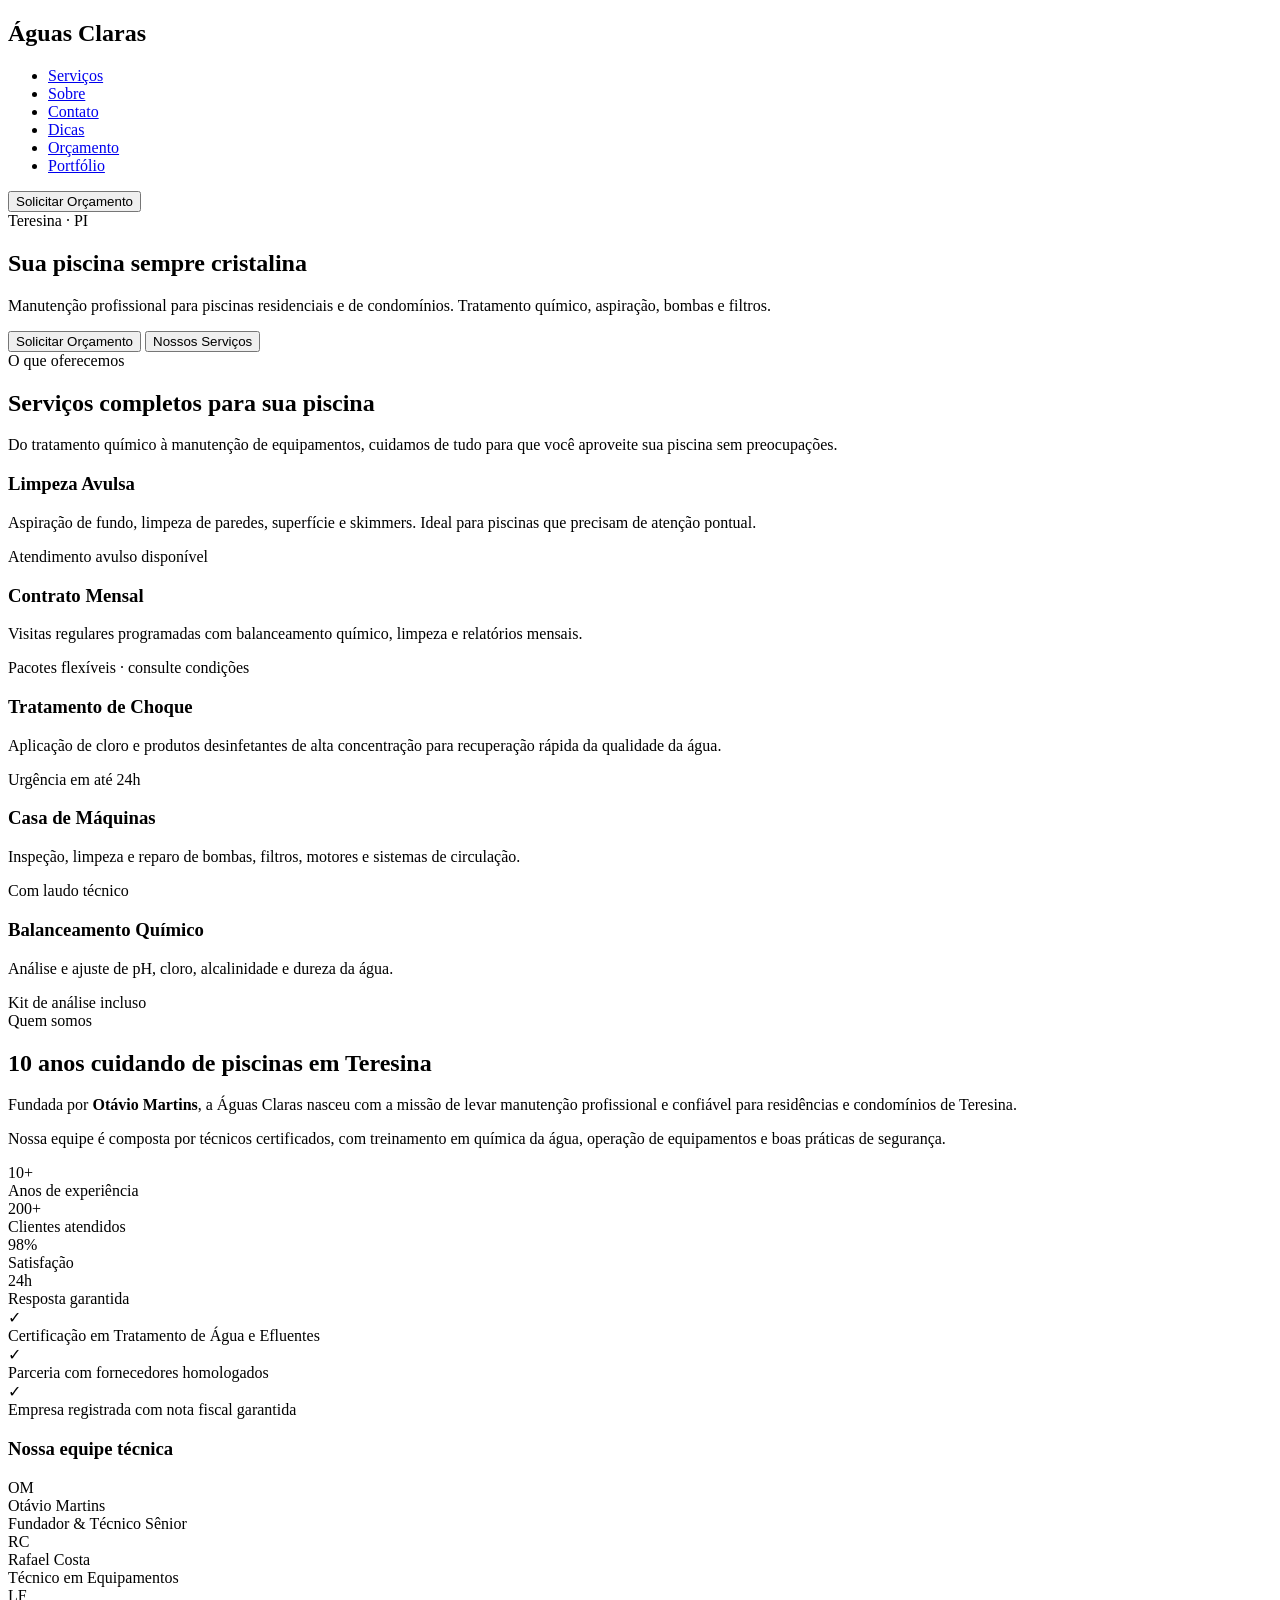
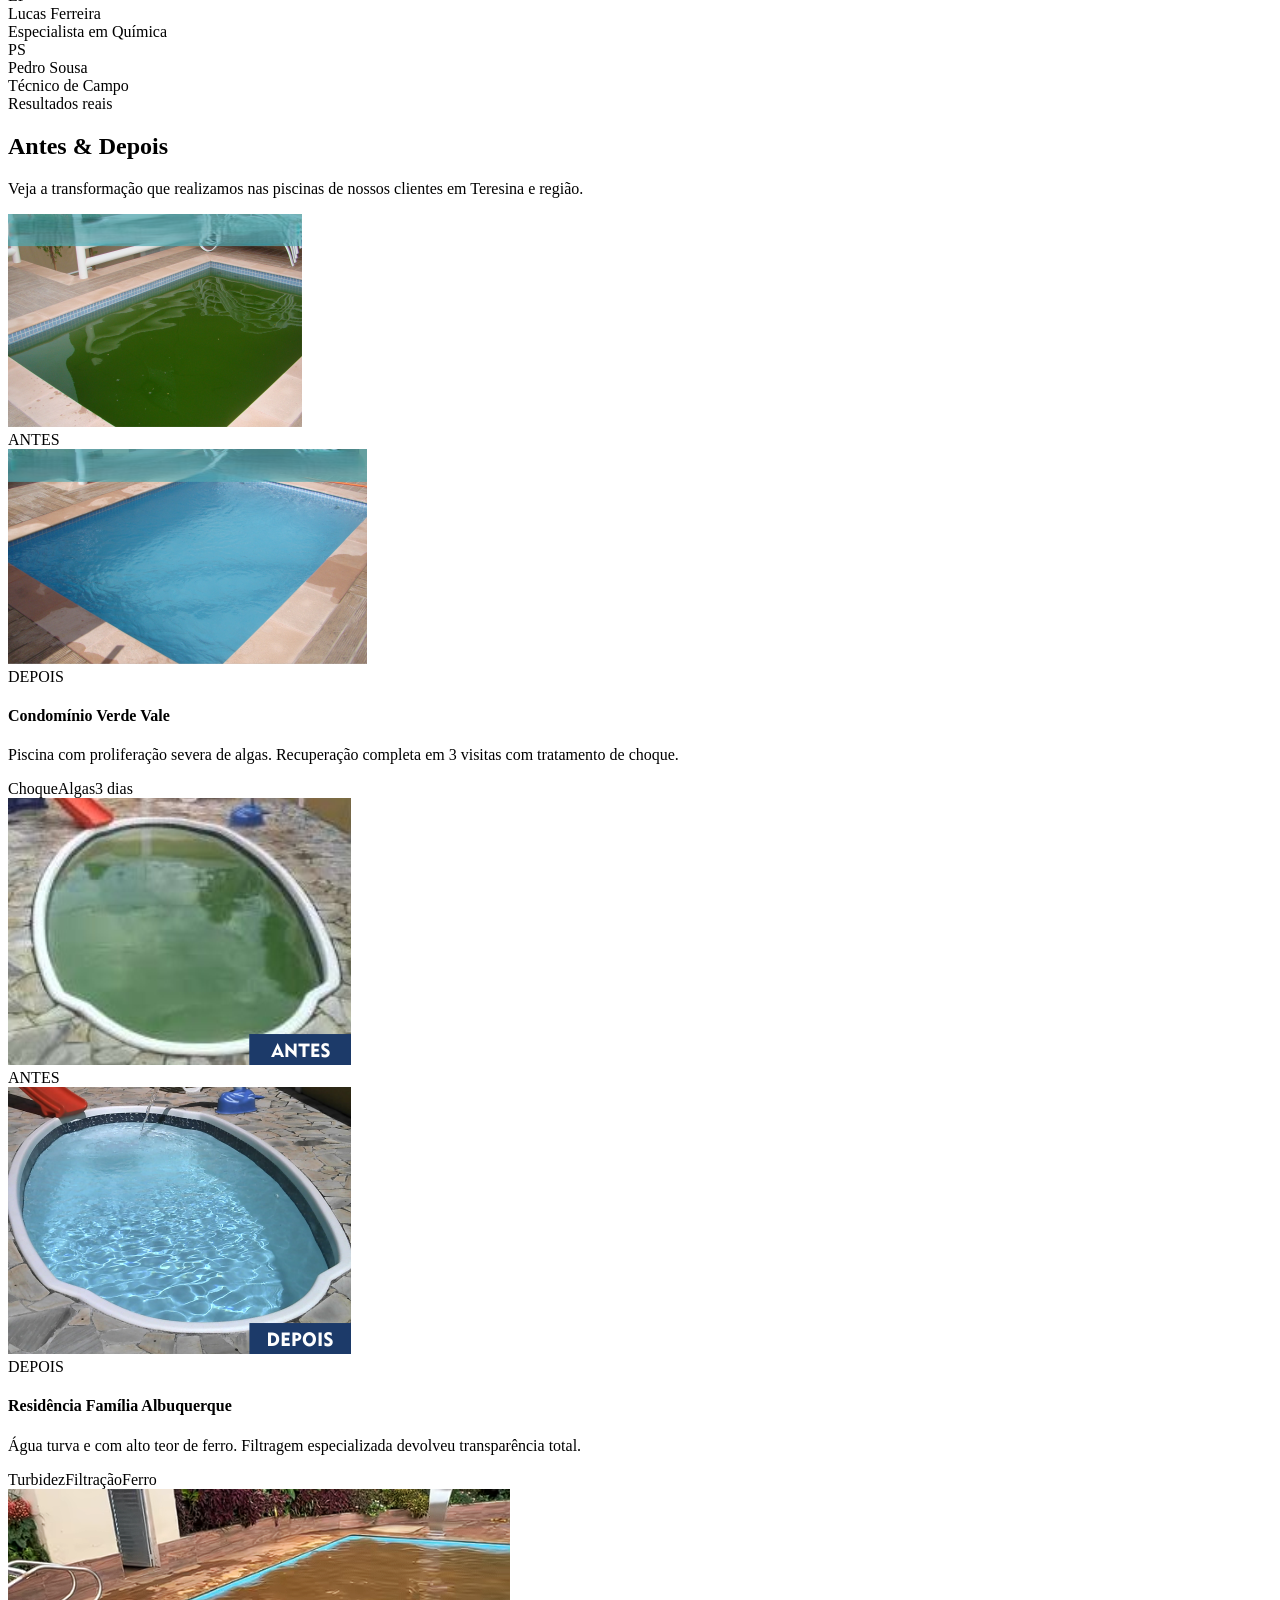
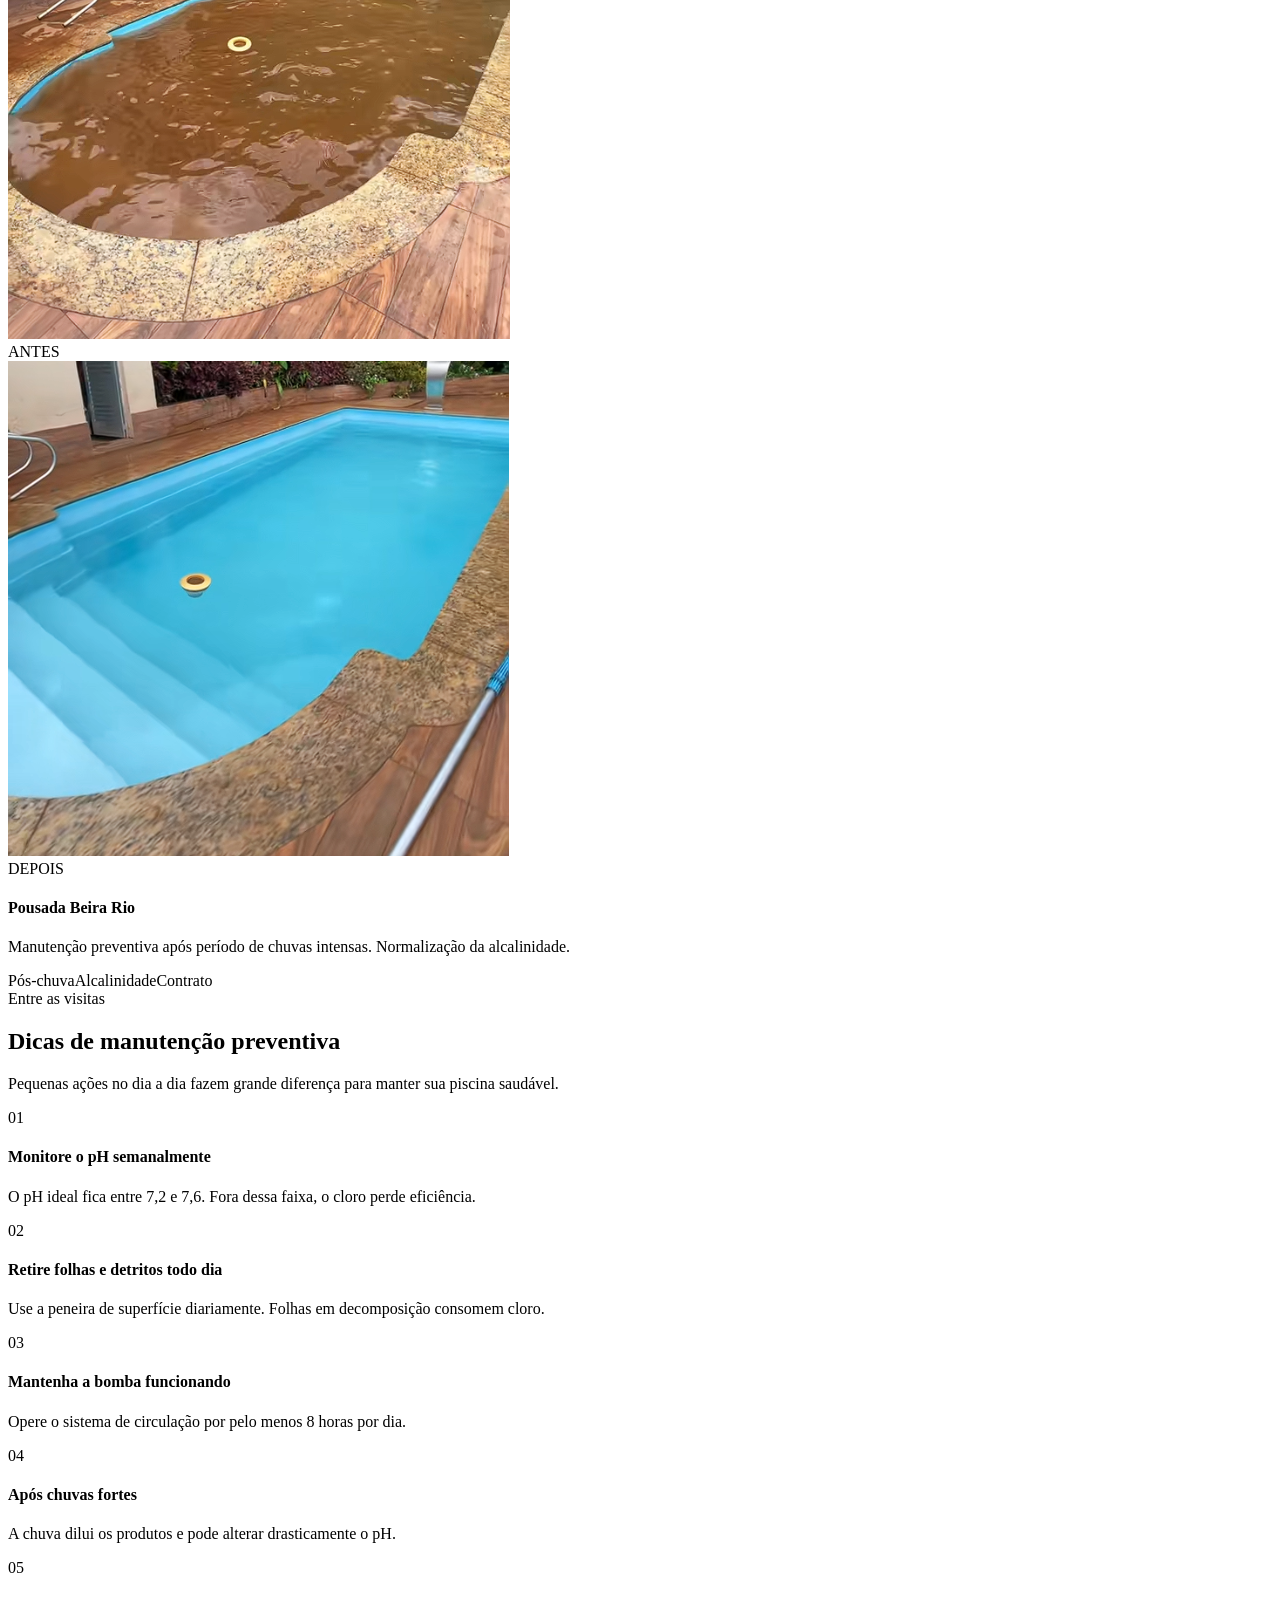
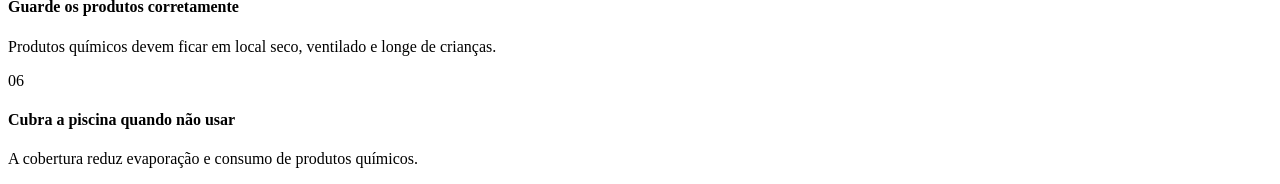
==== index.html @ 8ccd3bdd "Add Dicas de manutenção" ====
<!DOCTYPE html>
<html lang="pt-BR">
  <head>
    <meta charset="UTF-8">
    <title>Águas Claras - Manutenção de Piscinas</title>
    <link rel="stylesheet" href="styles.css">
  </head>
  <body>
    <nav>
      <div class="nav-inner">
        <div class="nav-logo">
          <div class="drop"></div>
          <h1>Águas Claras</h1>
        </div>
        <ul class="nav-links">
          <li><a href="#servicos">Serviços</a></li>
          <li><a href="#sobre">Sobre</a></li>
          <li><a href="#contato">Contato</a></li>
          <li><a href="#dicas">Dicas</a></li>
          <li><a href="#orcamento">Orçamento</a></li>
          <li><a href="#portfolio">Portfólio</a></li>
        </ul>
        <button class="nav-cta" onclick="document.getElementById('orcamento').scrollIntoView({behavior:'smooth'})">Solicitar Orçamento</button>
      </div>
    </nav>

    <section class="hero" id="inicio">
      <div class="hero-inner">
        <div class="hero-text">
          <div class="section-tag white">Teresina · PI</div>
          <h1>Sua piscina sempre cristalina</h1>
          <p>Manutenção profissional para piscinas residenciais e de condomínios. Tratamento químico, aspiração, bombas e filtros.</p>
          <div class="hero-btns">
            <button class="btn-primary" onclick="document.getElementById('orcamento').scrollIntoView({behavior:'smooth'})">Solicitar Orçamento</button>
            <button class="btn-outline" onclick="document.getElementById('servicos').scrollIntoView({behavior:'smooth'})">Nossos Serviços</button>
          </div>
        </div>
    </section>

    <section class="servicos" id="servicos">
      <div class="container">
        <div class="section-tag">O que oferecemos</div>
        <h2 class="section-title">Serviços completos para sua piscina</h2>
        <p class="section-sub">Do tratamento químico à manutenção de equipamentos, cuidamos de tudo para que você aproveite sua piscina sem preocupações.</p>
        <div class="servicos-grid">

          <div class="serv-card">
            <h3>Limpeza Avulsa</h3>
            <p>Aspiração de fundo, limpeza de paredes, superfície e skimmers. Ideal para piscinas que precisam de atenção pontual.</p>
            <div class="serv-preco">Atendimento avulso disponível</div>
          </div>

          <div class="serv-card">
            <h3>Contrato Mensal</h3>
            <p>Visitas regulares programadas com balanceamento químico, limpeza e relatórios mensais.</p>
            <div class="serv-preco">Pacotes flexíveis · consulte condições</div>
          </div>

          <div class="serv-card">
            <h3>Tratamento de Choque</h3>
            <p>Aplicação de cloro e produtos desinfetantes de alta concentração para recuperação rápida da qualidade da água.</p>
            <div class="serv-preco">Urgência em até 24h</div>
          </div>

          <div class="serv-card">
            <h3>Casa de Máquinas</h3>
            <p>Inspeção, limpeza e reparo de bombas, filtros, motores e sistemas de circulação.</p>
            <div class="serv-preco">Com laudo técnico</div>
          </div>

          <div class="serv-card">
            <h3>Balanceamento Químico</h3>
            <p>Análise e ajuste de pH, cloro, alcalinidade e dureza da água.</p>
            <div class="serv-preco">Kit de análise incluso</div>
         </div>
        </div>
      </div>
    </section>
    <section id="sobre">
      <div class="container">
        <div class="section-tag">Quem somos</div>
        <div class="sobre-grid">
          <div>
            <h2 class="section-title">10 anos cuidando de piscinas em Teresina</h2>
            <p class="sobre-text">Fundada por <strong>Otávio Martins</strong>, a Águas Claras nasceu com a missão de levar manutenção profissional e confiável para residências e condomínios de Teresina.</p>
            <p class="sobre-text">Nossa equipe é composta por técnicos certificados, com treinamento em química da água, operação de equipamentos e boas práticas de segurança.</p>

            <div class="sobre-stats">
              <div class="stat-box"><div class="stat-num">10+</div><div class="stat-label">Anos de experiência</div></div>
              <div class="stat-box"><div class="stat-num">200+</div><div class="stat-label">Clientes atendidos</div></div>
              <div class="stat-box"><div class="stat-num">98%</div><div class="stat-label">Satisfação</div></div>
              <div class="stat-box"><div class="stat-num">24h</div><div class="stat-label">Resposta garantida</div></div>
            </div>

            <div class="certs">
              <div class="cert-item"><div class="cert-badge">✓</div>Certificação em Tratamento de Água e Efluentes</div>
              <div class="cert-item"><div class="cert-badge">✓</div>Parceria com fornecedores homologados</div>
              <div class="cert-item"><div class="cert-badge">✓</div>Empresa registrada com nota fiscal garantida</div>
            </div>
          </div>

          <div>
            <h3 class="equipe-title">Nossa equipe técnica</h3>
        <div class="equipe-grid">
          <div class="eq-card"><div class="eq-avatar">OM</div><div class="eq-nome">Otávio Martins</div><div class="eq-cargo">Fundador & Técnico Sênior</div></div>
          <div class="eq-card"><div class="eq-avatar rc">RC</div><div class="eq-nome">Rafael Costa</div><div class="eq-cargo">Técnico em Equipamentos</div></div>
          <div class="eq-card"><div class="eq-avatar lf">LF</div><div class="eq-nome">Lucas Ferreira</div><div class="eq-cargo">Especialista em Química</div></div>
          <div class="eq-card"><div class="eq-avatar ps">PS</div><div class="eq-nome">Pedro Sousa</div><div class="eq-cargo">Técnico de Campo</div></div>
        </div>
      </div>
    </div>
  </div>
</section>
<section class="portfolio" id="portfolio">
  <div class="container">
    <div class="section-tag">Resultados reais</div>
    <h2 class="section-title">Antes & Depois</h2>
    <p class="section-sub">Veja a transformação que realizamos nas piscinas de nossos clientes em Teresina e região.</p>
    <div class="portfolio-grid">

      <div class="port-card">
        <div class="port-imgs">
          <div class="port-img antes"><img src="Img/Piscina 1 - Antes.png" alt="Antes"><div class="port-label">ANTES</div></div>
          <div class="port-img depois"><img src="Img/Piscina 1 - Depois.png" alt="Depois"><div class="port-label">DEPOIS</div></div>
        </div>
        <div class="port-info">
          <h4>Condomínio Verde Vale</h4>
          <p>Piscina com proliferação severa de algas. Recuperação completa em 3 visitas com tratamento de choque.</p>
          <div class="port-tags"><span class="tag">Choque</span><span class="tag">Algas</span><span class="tag">3 dias</span></div>
        </div>
      </div>

      <div class="port-card">
        <div class="port-imgs">
          <div class="port-img antes ferro"><img src="Img/Piscina 2 - Antes.png" alt="Antes"><div class="port-label">ANTES</div></div>
          <div class="port-img depois"><img src="Img/Piscina 2 - Depois.png" alt="Depois"><div class="port-label">DEPOIS</div></div>
        </div>
        <div class="port-info">
          <h4>Residência Família Albuquerque</h4>
          <p>Água turva e com alto teor de ferro. Filtragem especializada devolveu transparência total.</p>
          <div class="port-tags"><span class="tag">Turbidez</span><span class="tag">Filtração</span><span class="tag">Ferro</span></div>
        </div>
      </div>

      <div class="port-card">
        <div class="port-imgs">
          <div class="port-img antes chuva"><img src="Img/Piscina 3 - Antes.png" alt="Antes"><div class="port-label">ANTES</div></div>
          <div class="port-img depois"><img src="Img/Piscina 3 - Depois.png" alt="Depois"><div class="port-label">DEPOIS</div></div>
        </div>
        <div class="port-info">
          <h4>Pousada Beira Rio</h4>
          <p>Manutenção preventiva após período de chuvas intensas. Normalização da alcalinidade.</p>
          <div class="port-tags"><span class="tag">Pós-chuva</span><span class="tag">Alcalinidade</span><span class="tag">Contrato</span></div>
        </div>
      </div>
    </div>
  </div>
</section>
    <section id="dicas">
  <div class="container">
  <div class="section-tag">Entre as visitas</div>
  <h2 class="section-title">Dicas de manutenção preventiva</h2>
  <p class="section-sub">Pequenas ações no dia a dia fazem grande diferença para manter sua piscina saudável.</p>
  <div class="dicas-grid">

    <div class="dica-card">
    <div class="dica-num">01</div>
    <h4>Monitore o pH semanalmente</h4>
    <p>O pH ideal fica entre 7,2 e 7,6. Fora dessa faixa, o cloro perde eficiência.</p>
    </div>

    <div class="dica-card">
    <div class="dica-num">02</div>
    <h4>Retire folhas e detritos todo dia</h4>
    <p>Use a peneira de superfície diariamente. Folhas em decomposição consomem cloro.</p>
    </div>

    <div class="dica-card">
    <div class="dica-num">03</div>
    <h4>Mantenha a bomba funcionando</h4>
    <p>Opere o sistema de circulação por pelo menos 8 horas por dia.</p>
    </div>

    <div class="dica-card">
    <div class="dica-num">04</div>
    <h4>Após chuvas fortes</h4>
    <p>A chuva dilui os produtos e pode alterar drasticamente o pH.</p>
    </div>

    <div class="dica-card">
    <div class="dica-num">05</div>
    <h4>Guarde os produtos corretamente</h4>
    <p>Produtos químicos devem ficar em local seco, ventilado e longe de crianças.</p>
    </div>

    <div class="dica-card">
    <div class="dica-num">06</div>
    <h4>Cubra a piscina quando não usar</h4>
    <p>A cobertura reduz evaporação e consumo de produtos químicos.</p>
    </div>
    </div>
    </div>
  </body>
</html>
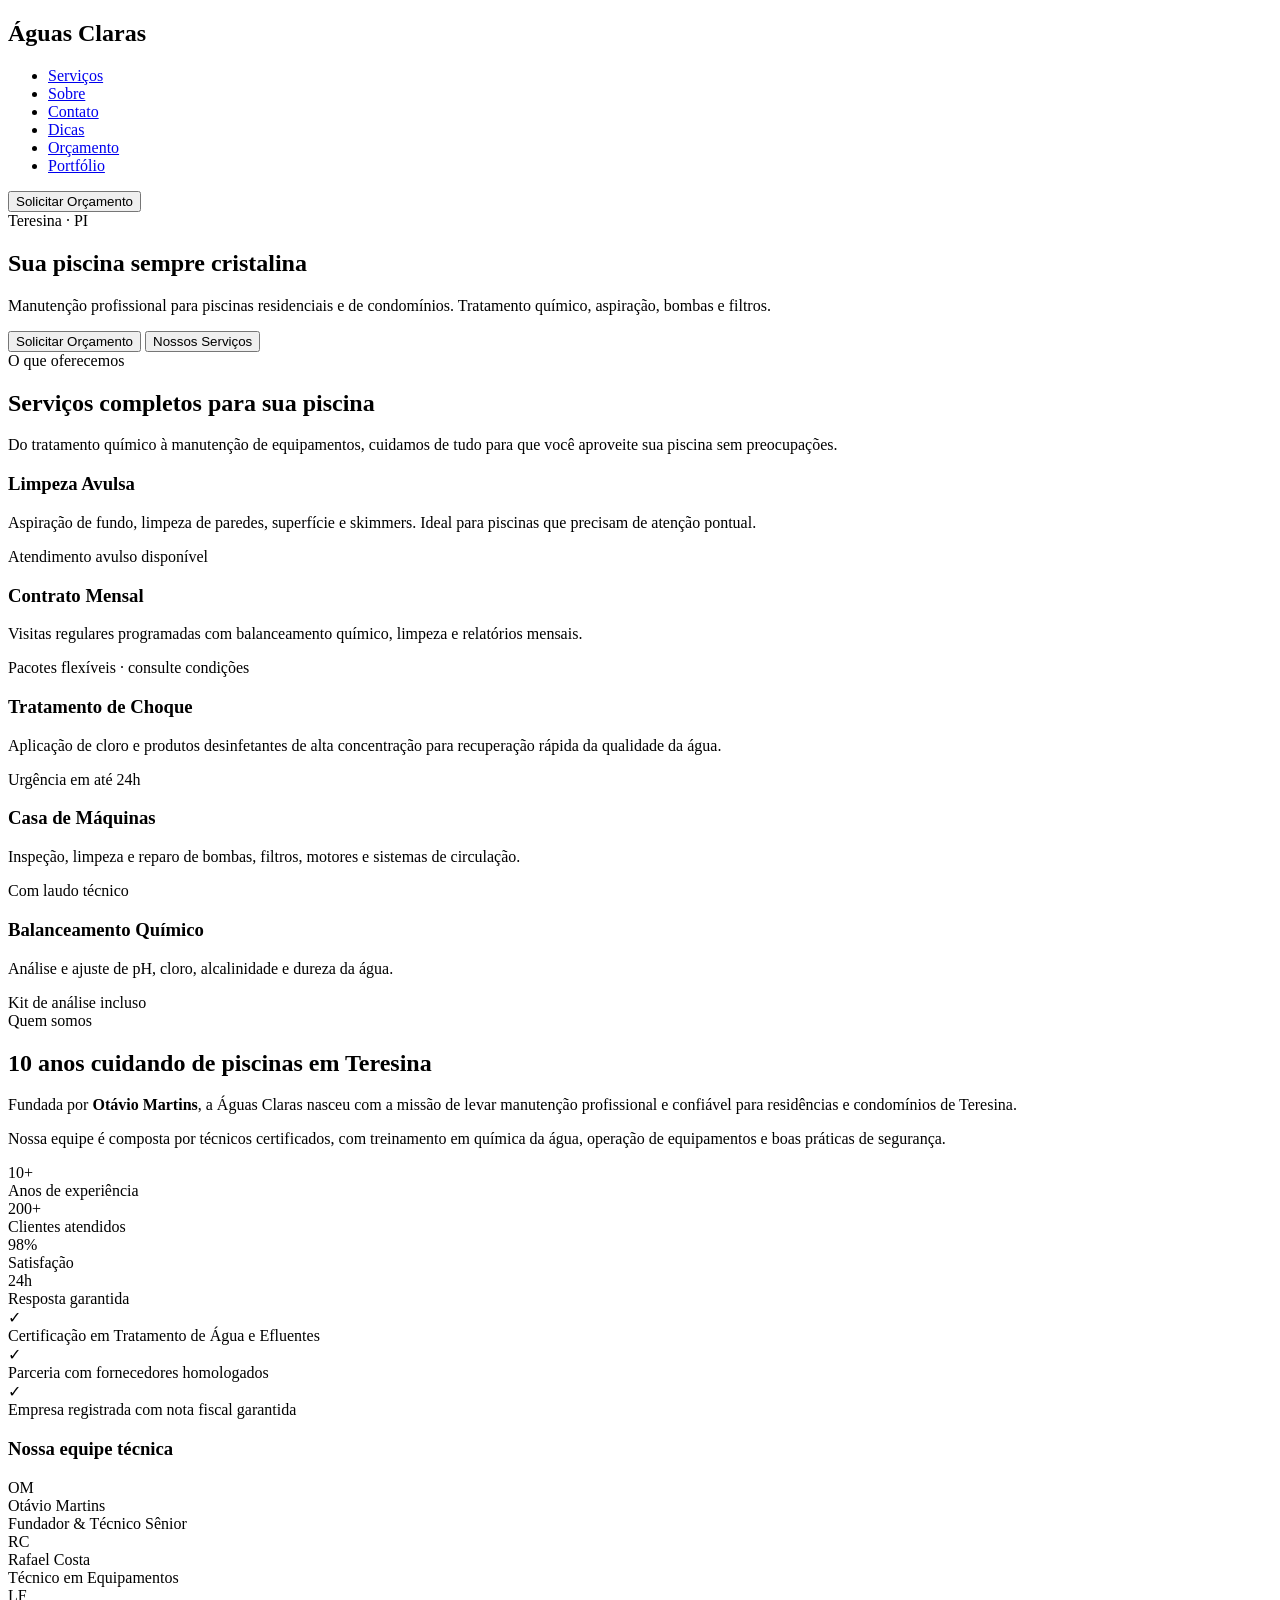
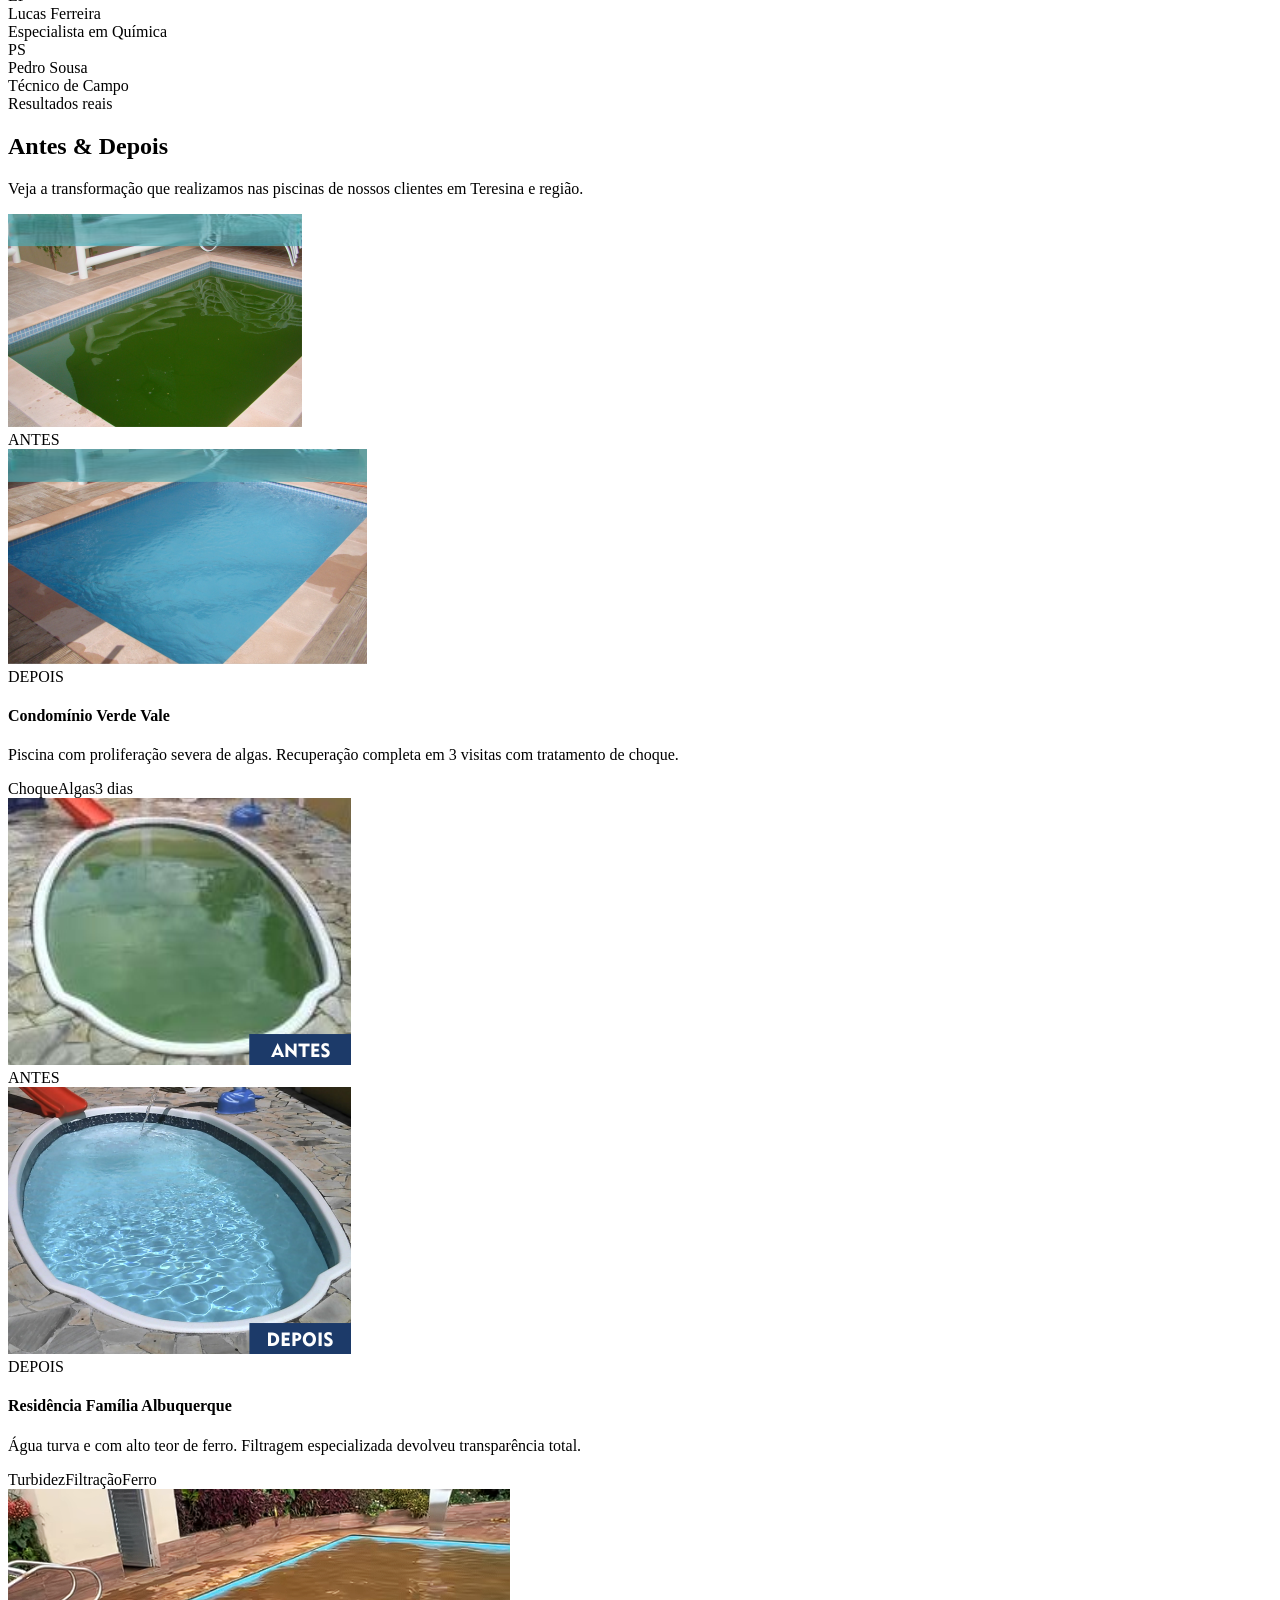
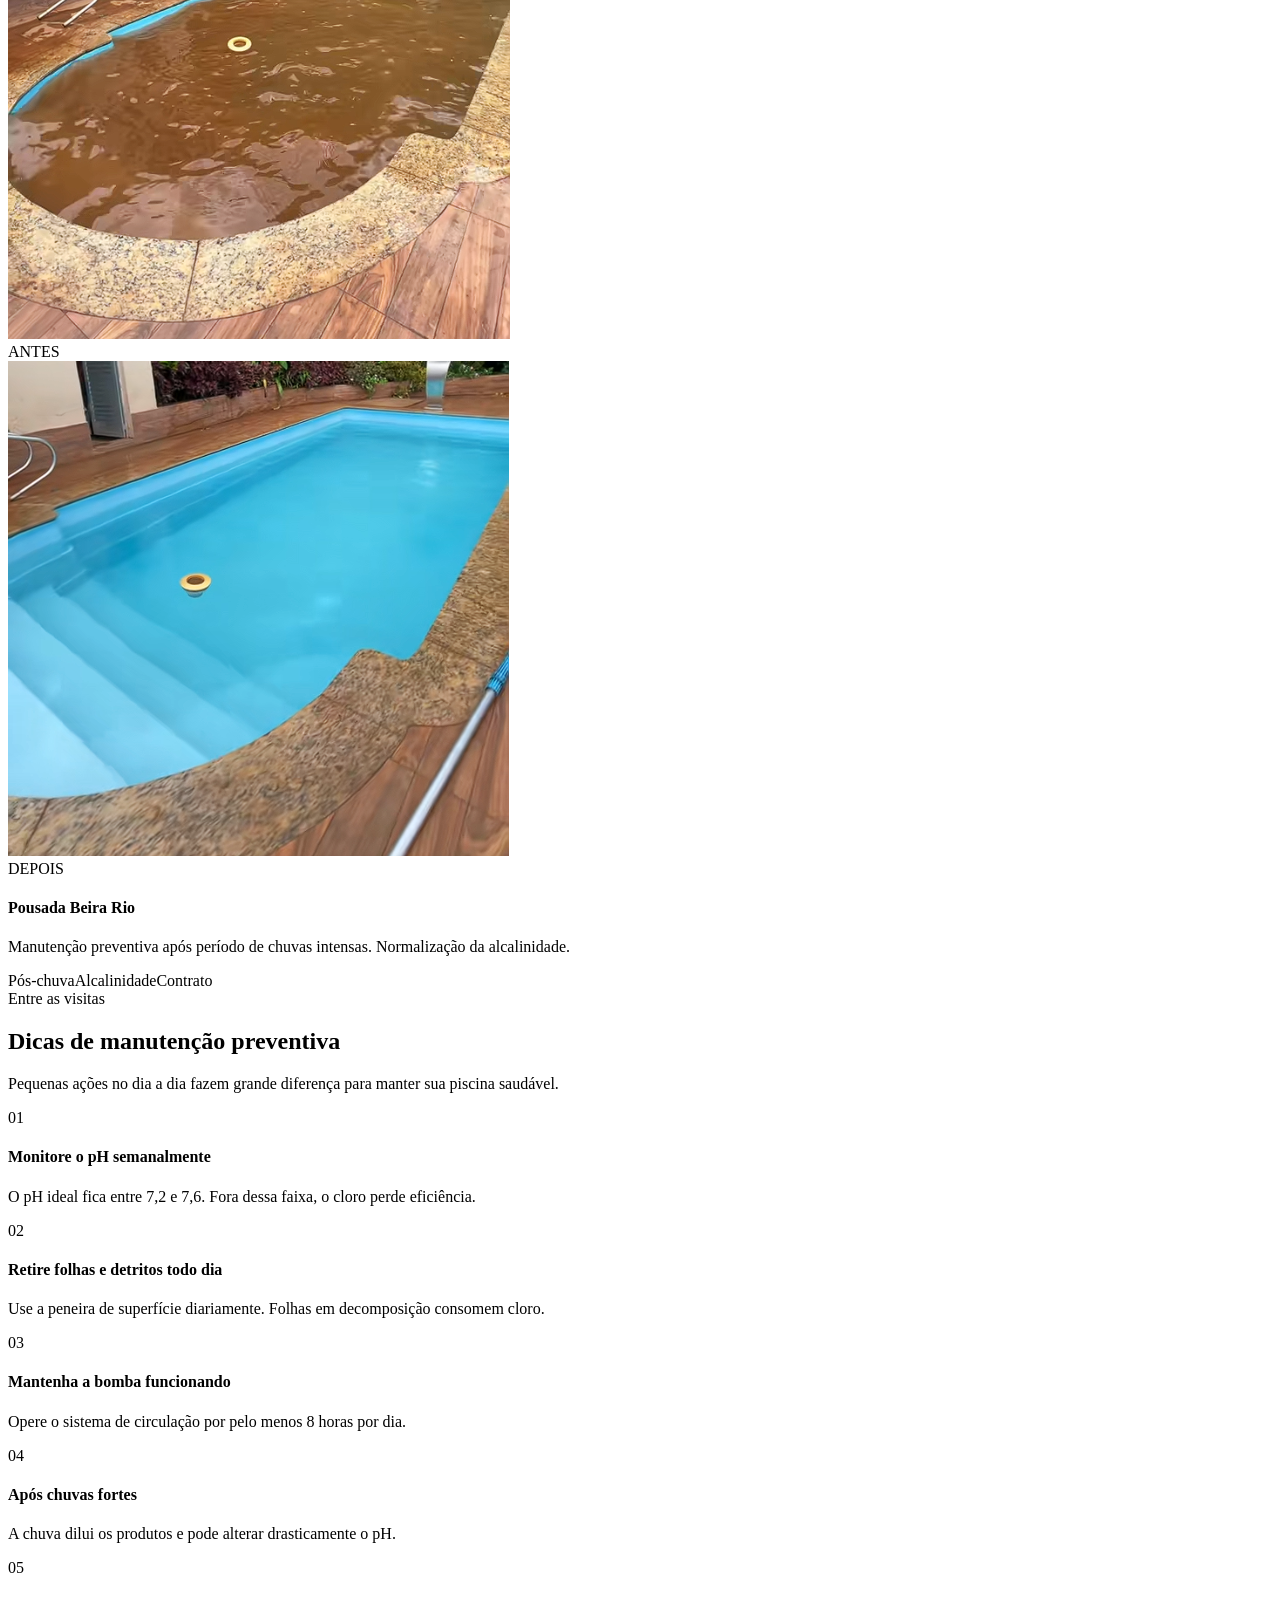
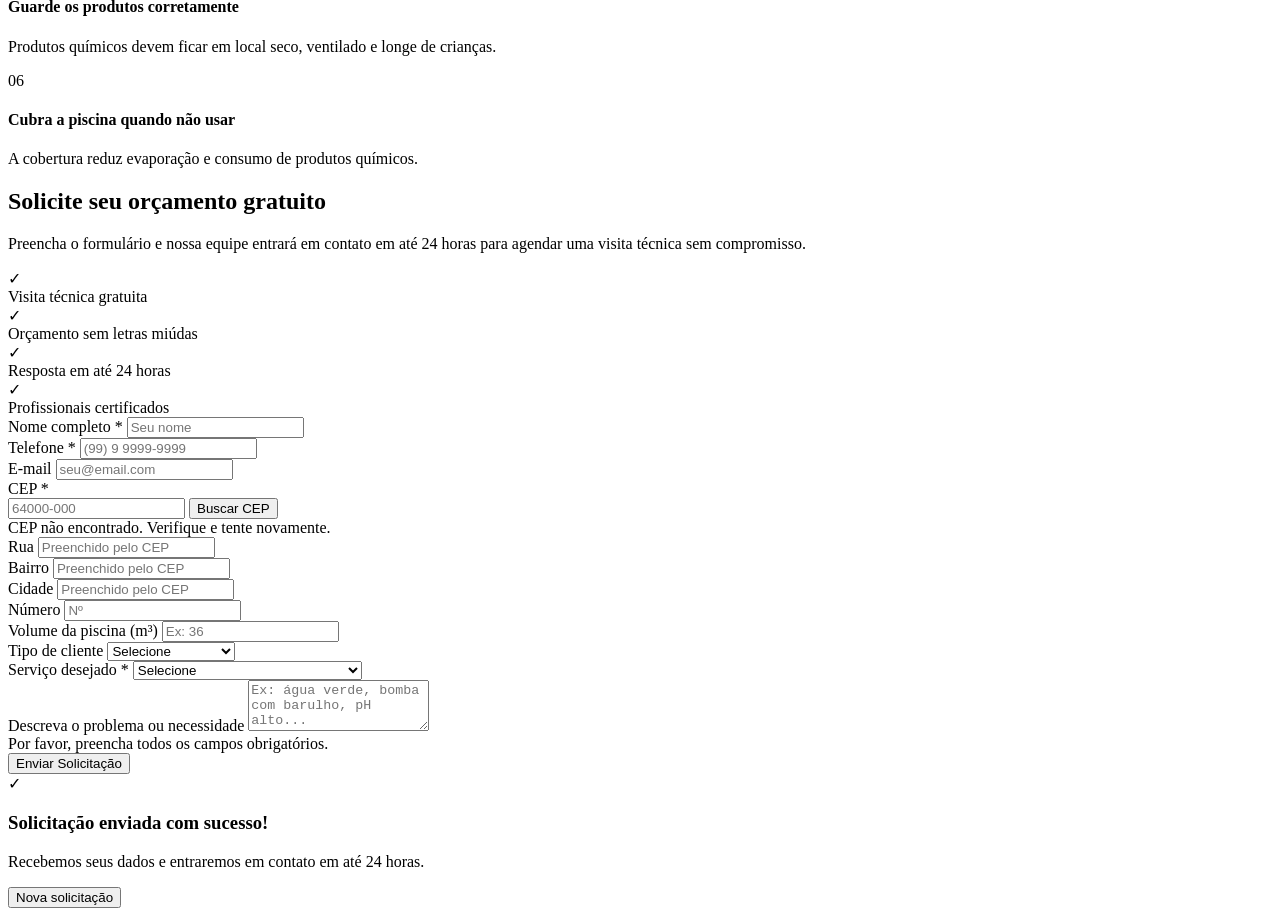
==== commit 4574cd21: "Melhora na organização do codigo e add da área de Orçamento /Serviços Atualizei a seção de serviços " ====
--- a/index.html
+++ b/index.html
@@ -35,6 +35,7 @@
             <button class="btn-outline" onclick="document.getElementById('servicos').scrollIntoView({behavior:'smooth'})">Nossos Serviços</button>
           </div>
         </div>
+      </div>
     </section>
 
     <section class="servicos" id="servicos">
@@ -43,39 +44,35 @@
         <h2 class="section-title">Serviços completos para sua piscina</h2>
         <p class="section-sub">Do tratamento químico à manutenção de equipamentos, cuidamos de tudo para que você aproveite sua piscina sem preocupações.</p>
         <div class="servicos-grid">
-
           <div class="serv-card">
             <h3>Limpeza Avulsa</h3>
             <p>Aspiração de fundo, limpeza de paredes, superfície e skimmers. Ideal para piscinas que precisam de atenção pontual.</p>
             <div class="serv-preco">Atendimento avulso disponível</div>
           </div>
-
           <div class="serv-card">
             <h3>Contrato Mensal</h3>
             <p>Visitas regulares programadas com balanceamento químico, limpeza e relatórios mensais.</p>
             <div class="serv-preco">Pacotes flexíveis · consulte condições</div>
           </div>
-
           <div class="serv-card">
             <h3>Tratamento de Choque</h3>
             <p>Aplicação de cloro e produtos desinfetantes de alta concentração para recuperação rápida da qualidade da água.</p>
             <div class="serv-preco">Urgência em até 24h</div>
           </div>
-
           <div class="serv-card">
             <h3>Casa de Máquinas</h3>
             <p>Inspeção, limpeza e reparo de bombas, filtros, motores e sistemas de circulação.</p>
             <div class="serv-preco">Com laudo técnico</div>
           </div>
-
           <div class="serv-card">
             <h3>Balanceamento Químico</h3>
             <p>Análise e ajuste de pH, cloro, alcalinidade e dureza da água.</p>
             <div class="serv-preco">Kit de análise incluso</div>
-         </div>
-        </div>
-      </div>
-    </section>
+          </div>
+        </div>
+      </div>
+    </section>
+
     <section id="sobre">
       <div class="container">
         <div class="section-tag">Quem somos</div>
@@ -84,121 +81,213 @@
             <h2 class="section-title">10 anos cuidando de piscinas em Teresina</h2>
             <p class="sobre-text">Fundada por <strong>Otávio Martins</strong>, a Águas Claras nasceu com a missão de levar manutenção profissional e confiável para residências e condomínios de Teresina.</p>
             <p class="sobre-text">Nossa equipe é composta por técnicos certificados, com treinamento em química da água, operação de equipamentos e boas práticas de segurança.</p>
-
             <div class="sobre-stats">
               <div class="stat-box"><div class="stat-num">10+</div><div class="stat-label">Anos de experiência</div></div>
               <div class="stat-box"><div class="stat-num">200+</div><div class="stat-label">Clientes atendidos</div></div>
               <div class="stat-box"><div class="stat-num">98%</div><div class="stat-label">Satisfação</div></div>
               <div class="stat-box"><div class="stat-num">24h</div><div class="stat-label">Resposta garantida</div></div>
             </div>
-
             <div class="certs">
               <div class="cert-item"><div class="cert-badge">✓</div>Certificação em Tratamento de Água e Efluentes</div>
               <div class="cert-item"><div class="cert-badge">✓</div>Parceria com fornecedores homologados</div>
               <div class="cert-item"><div class="cert-badge">✓</div>Empresa registrada com nota fiscal garantida</div>
             </div>
           </div>
-
           <div>
             <h3 class="equipe-title">Nossa equipe técnica</h3>
-        <div class="equipe-grid">
-          <div class="eq-card"><div class="eq-avatar">OM</div><div class="eq-nome">Otávio Martins</div><div class="eq-cargo">Fundador & Técnico Sênior</div></div>
-          <div class="eq-card"><div class="eq-avatar rc">RC</div><div class="eq-nome">Rafael Costa</div><div class="eq-cargo">Técnico em Equipamentos</div></div>
-          <div class="eq-card"><div class="eq-avatar lf">LF</div><div class="eq-nome">Lucas Ferreira</div><div class="eq-cargo">Especialista em Química</div></div>
-          <div class="eq-card"><div class="eq-avatar ps">PS</div><div class="eq-nome">Pedro Sousa</div><div class="eq-cargo">Técnico de Campo</div></div>
-        </div>
-      </div>
-    </div>
-  </div>
-</section>
-<section class="portfolio" id="portfolio">
-  <div class="container">
-    <div class="section-tag">Resultados reais</div>
-    <h2 class="section-title">Antes & Depois</h2>
-    <p class="section-sub">Veja a transformação que realizamos nas piscinas de nossos clientes em Teresina e região.</p>
-    <div class="portfolio-grid">
-
-      <div class="port-card">
-        <div class="port-imgs">
-          <div class="port-img antes"><img src="Img/Piscina 1 - Antes.png" alt="Antes"><div class="port-label">ANTES</div></div>
-          <div class="port-img depois"><img src="Img/Piscina 1 - Depois.png" alt="Depois"><div class="port-label">DEPOIS</div></div>
-        </div>
-        <div class="port-info">
-          <h4>Condomínio Verde Vale</h4>
-          <p>Piscina com proliferação severa de algas. Recuperação completa em 3 visitas com tratamento de choque.</p>
-          <div class="port-tags"><span class="tag">Choque</span><span class="tag">Algas</span><span class="tag">3 dias</span></div>
-        </div>
-      </div>
-
-      <div class="port-card">
-        <div class="port-imgs">
-          <div class="port-img antes ferro"><img src="Img/Piscina 2 - Antes.png" alt="Antes"><div class="port-label">ANTES</div></div>
-          <div class="port-img depois"><img src="Img/Piscina 2 - Depois.png" alt="Depois"><div class="port-label">DEPOIS</div></div>
-        </div>
-        <div class="port-info">
-          <h4>Residência Família Albuquerque</h4>
-          <p>Água turva e com alto teor de ferro. Filtragem especializada devolveu transparência total.</p>
-          <div class="port-tags"><span class="tag">Turbidez</span><span class="tag">Filtração</span><span class="tag">Ferro</span></div>
-        </div>
-      </div>
-
-      <div class="port-card">
-        <div class="port-imgs">
-          <div class="port-img antes chuva"><img src="Img/Piscina 3 - Antes.png" alt="Antes"><div class="port-label">ANTES</div></div>
-          <div class="port-img depois"><img src="Img/Piscina 3 - Depois.png" alt="Depois"><div class="port-label">DEPOIS</div></div>
-        </div>
-        <div class="port-info">
-          <h4>Pousada Beira Rio</h4>
-          <p>Manutenção preventiva após período de chuvas intensas. Normalização da alcalinidade.</p>
-          <div class="port-tags"><span class="tag">Pós-chuva</span><span class="tag">Alcalinidade</span><span class="tag">Contrato</span></div>
-        </div>
-      </div>
-    </div>
-  </div>
-</section>
+            <div class="equipe-grid">
+              <div class="eq-card"><div class="eq-avatar">OM</div><div class="eq-nome">Otávio Martins</div><div class="eq-cargo">Fundador & Técnico Sênior</div></div>
+              <div class="eq-card"><div class="eq-avatar rc">RC</div><div class="eq-nome">Rafael Costa</div><div class="eq-cargo">Técnico em Equipamentos</div></div>
+              <div class="eq-card"><div class="eq-avatar lf">LF</div><div class="eq-nome">Lucas Ferreira</div><div class="eq-cargo">Especialista em Química</div></div>
+              <div class="eq-card"><div class="eq-avatar ps">PS</div><div class="eq-nome">Pedro Sousa</div><div class="eq-cargo">Técnico de Campo</div></div>
+            </div>
+          </div>
+        </div>
+      </div>
+    </section>
+
+    <section class="portfolio" id="portfolio">
+      <div class="container">
+        <div class="section-tag">Resultados reais</div>
+        <h2 class="section-title">Antes & Depois</h2>
+        <p class="section-sub">Veja a transformação que realizamos nas piscinas de nossos clientes em Teresina e região.</p>
+        <div class="portfolio-grid">
+          <div class="port-card">
+            <div class="port-imgs">
+              <div class="port-img antes"><img src="Img/Piscina 1 - Antes.png" alt="Antes"><div class="port-label">ANTES</div></div>
+              <div class="port-img depois"><img src="Img/Piscina 1 - Depois.png" alt="Depois"><div class="port-label">DEPOIS</div></div>
+            </div>
+            <div class="port-info">
+              <h4>Condomínio Verde Vale</h4>
+              <p>Piscina com proliferação severa de algas. Recuperação completa em 3 visitas com tratamento de choque.</p>
+              <div class="port-tags"><span class="tag">Choque</span><span class="tag">Algas</span><span class="tag">3 dias</span></div>
+            </div>
+          </div>
+          <div class="port-card">
+            <div class="port-imgs">
+              <div class="port-img antes ferro"><img src="Img/Piscina 2 - Antes.png" alt="Antes"><div class="port-label">ANTES</div></div>
+              <div class="port-img depois"><img src="Img/Piscina 2 - Depois.png" alt="Depois"><div class="port-label">DEPOIS</div></div>
+            </div>
+            <div class="port-info">
+              <h4>Residência Família Albuquerque</h4>
+              <p>Água turva e com alto teor de ferro. Filtragem especializada devolveu transparência total.</p>
+              <div class="port-tags"><span class="tag">Turbidez</span><span class="tag">Filtração</span><span class="tag">Ferro</span></div>
+            </div>
+          </div>
+          <div class="port-card">
+            <div class="port-imgs">
+              <div class="port-img antes chuva"><img src="Img/Piscina 3 - Antes.png" alt="Antes"><div class="port-label">ANTES</div></div>
+              <div class="port-img depois"><img src="Img/Piscina 3 - Depois.png" alt="Depois"><div class="port-label">DEPOIS</div></div>
+            </div>
+            <div class="port-info">
+              <h4>Pousada Beira Rio</h4>
+              <p>Manutenção preventiva após período de chuvas intensas. Normalização da alcalinidade.</p>
+              <div class="port-tags"><span class="tag">Pós-chuva</span><span class="tag">Alcalinidade</span><span class="tag">Contrato</span></div>
+            </div>
+          </div>
+        </div>
+      </div>
+    </section>
+
     <section id="dicas">
-  <div class="container">
-  <div class="section-tag">Entre as visitas</div>
-  <h2 class="section-title">Dicas de manutenção preventiva</h2>
-  <p class="section-sub">Pequenas ações no dia a dia fazem grande diferença para manter sua piscina saudável.</p>
-  <div class="dicas-grid">
-
-    <div class="dica-card">
-    <div class="dica-num">01</div>
-    <h4>Monitore o pH semanalmente</h4>
-    <p>O pH ideal fica entre 7,2 e 7,6. Fora dessa faixa, o cloro perde eficiência.</p>
-    </div>
-
-    <div class="dica-card">
-    <div class="dica-num">02</div>
-    <h4>Retire folhas e detritos todo dia</h4>
-    <p>Use a peneira de superfície diariamente. Folhas em decomposição consomem cloro.</p>
-    </div>
-
-    <div class="dica-card">
-    <div class="dica-num">03</div>
-    <h4>Mantenha a bomba funcionando</h4>
-    <p>Opere o sistema de circulação por pelo menos 8 horas por dia.</p>
-    </div>
-
-    <div class="dica-card">
-    <div class="dica-num">04</div>
-    <h4>Após chuvas fortes</h4>
-    <p>A chuva dilui os produtos e pode alterar drasticamente o pH.</p>
-    </div>
-
-    <div class="dica-card">
-    <div class="dica-num">05</div>
-    <h4>Guarde os produtos corretamente</h4>
-    <p>Produtos químicos devem ficar em local seco, ventilado e longe de crianças.</p>
-    </div>
-
-    <div class="dica-card">
-    <div class="dica-num">06</div>
-    <h4>Cubra a piscina quando não usar</h4>
-    <p>A cobertura reduz evaporação e consumo de produtos químicos.</p>
-    </div>
-    </div>
-    </div>
+      <div class="container">
+        <div class="section-tag">Entre as visitas</div>
+        <h2 class="section-title">Dicas de manutenção preventiva</h2>
+        <p class="section-sub">Pequenas ações no dia a dia fazem grande diferença para manter sua piscina saudável.</p>
+        <div class="dicas-grid">
+          <div class="dica-card">
+            <div class="dica-num">01</div>
+            <h4>Monitore o pH semanalmente</h4>
+            <p>O pH ideal fica entre 7,2 e 7,6. Fora dessa faixa, o cloro perde eficiência.</p>
+          </div>
+          <div class="dica-card">
+            <div class="dica-num">02</div>
+            <h4>Retire folhas e detritos todo dia</h4>
+            <p>Use a peneira de superfície diariamente. Folhas em decomposição consomem cloro.</p>
+          </div>
+          <div class="dica-card">
+            <div class="dica-num">03</div>
+            <h4>Mantenha a bomba funcionando</h4>
+            <p>Opere o sistema de circulação por pelo menos 8 horas por dia.</p>
+          </div>
+          <div class="dica-card">
+            <div class="dica-num">04</div>
+            <h4>Após chuvas fortes</h4>
+            <p>A chuva dilui os produtos e pode alterar drasticamente o pH.</p>
+          </div>
+          <div class="dica-card">
+            <div class="dica-num">05</div>
+            <h4>Guarde os produtos corretamente</h4>
+            <p>Produtos químicos devem ficar em local seco, ventilado e longe de crianças.</p>
+          </div>
+          <div class="dica-card">
+            <div class="dica-num">06</div>
+            <h4>Cubra a piscina quando não usar</h4>
+            <p>A cobertura reduz evaporação e consumo de produtos químicos.</p>
+          </div>
+        </div>
+      </div>
+    </section>
+
+    <section class="orcamento" id="orcamento">
+      <div class="container">
+        <div class="orc-inner">
+          <div class="orc-info">
+            <h2>Solicite seu orçamento gratuito</h2>
+            <p>Preencha o formulário e nossa equipe entrará em contato em até 24 horas para agendar uma visita técnica sem compromisso.</p>
+            <div class="orc-beneficio"><div class="orc-check">✓</div>Visita técnica gratuita</div>
+            <div class="orc-beneficio"><div class="orc-check">✓</div>Orçamento sem letras miúdas</div>
+            <div class="orc-beneficio"><div class="orc-check">✓</div>Resposta em até 24 horas</div>
+            <div class="orc-beneficio"><div class="orc-check">✓</div>Profissionais certificados</div>
+          </div>
+          <div class="form-card">
+            <div id="form-conteudo">
+              <div class="form-row">
+                <div class="form-group">
+                  <label>Nome completo *</label>
+                  <input type="text" id="f-nome" placeholder="Seu nome">
+                </div>
+                <div class="form-group">
+                  <label>Telefone *</label>
+                  <input type="tel" id="f-tel" placeholder="(99) 9 9999-9999">
+                </div>
+              </div>
+              <div class="form-group">
+                <label>E-mail</label>
+                <input type="email" id="f-email" placeholder="seu@email.com">
+              </div>
+              <div class="form-group">
+                <label>CEP *</label>
+                <div class="cep-row">
+                  <input type="text" id="f-cep" placeholder="64000-000" maxlength="9">
+                  <button class="btn-cep" onclick="buscarCep()">Buscar CEP</button>
+                </div>
+                <div class="alert-box alert-error" id="cep-erro">CEP não encontrado. Verifique e tente novamente.</div>
+              </div>
+              <div class="form-row">
+                <div class="form-group">
+                  <label>Rua</label>
+                  <input type="text" id="f-rua" placeholder="Preenchido pelo CEP">
+                </div>
+                <div class="form-group">
+                  <label>Bairro</label>
+                  <input type="text" id="f-bairro" placeholder="Preenchido pelo CEP">
+                </div>
+              </div>
+              <div class="form-row">
+                <div class="form-group">
+                  <label>Cidade</label>
+                  <input type="text" id="f-cidade" placeholder="Preenchido pelo CEP">
+                </div>
+                <div class="form-group">
+                  <label>Número</label>
+                  <input type="text" id="f-num" placeholder="Nº">
+                </div>
+              </div>
+              <div class="form-row">
+                <div class="form-group">
+                  <label>Volume da piscina (m³)</label>
+                  <input type="number" id="f-volume" placeholder="Ex: 36">
+                </div>
+                <div class="form-group">
+                  <label>Tipo de cliente</label>
+                  <select id="f-tipo">
+                    <option value="">Selecione</option>
+                    <option>Residência</option>
+                    <option>Condomínio</option>
+                    <option>Hotel / Pousada</option>
+                    <option>Clube / Academia</option>
+                  </select>
+                </div>
+              </div>
+              <div class="form-group">
+                <label>Serviço desejado *</label>
+                <select id="f-servico">
+                  <option value="">Selecione</option>
+                  <option>Limpeza Avulsa</option>
+                  <option>Contrato Mensal</option>
+                  <option>Tratamento de Choque</option>
+                  <option>Manutenção de Casa de Máquinas</option>
+                  <option>Balanceamento Químico</option>
+                  <option>Avaliação Geral</option>
+                </select>
+              </div>
+              <div class="form-group">
+                <label>Descreva o problema ou necessidade</label>
+                <textarea id="f-msg" rows="3" placeholder="Ex: água verde, bomba com barulho, pH alto..."></textarea>
+              </div>
+              <div class="alert-box alert-error" id="form-erro">Por favor, preencha todos os campos obrigatórios.</div>
+              <button class="btn-submit" onclick="enviarForm()">Enviar Solicitação</button>
+            </div>
+            <div class="form-success" id="form-sucesso">
+              <div class="check-big">✓</div>
+              <h3>Solicitação enviada com sucesso!</h3>
+              <p>Recebemos seus dados e entraremos em contato em até 24 horas.</p>
+              <button class="btn-submit mt" onclick="novaReq()">Nova solicitação</button>
+            </div>
+          </div>
+        </div>
+      </div>
+    </section>
   </body>
 </html>
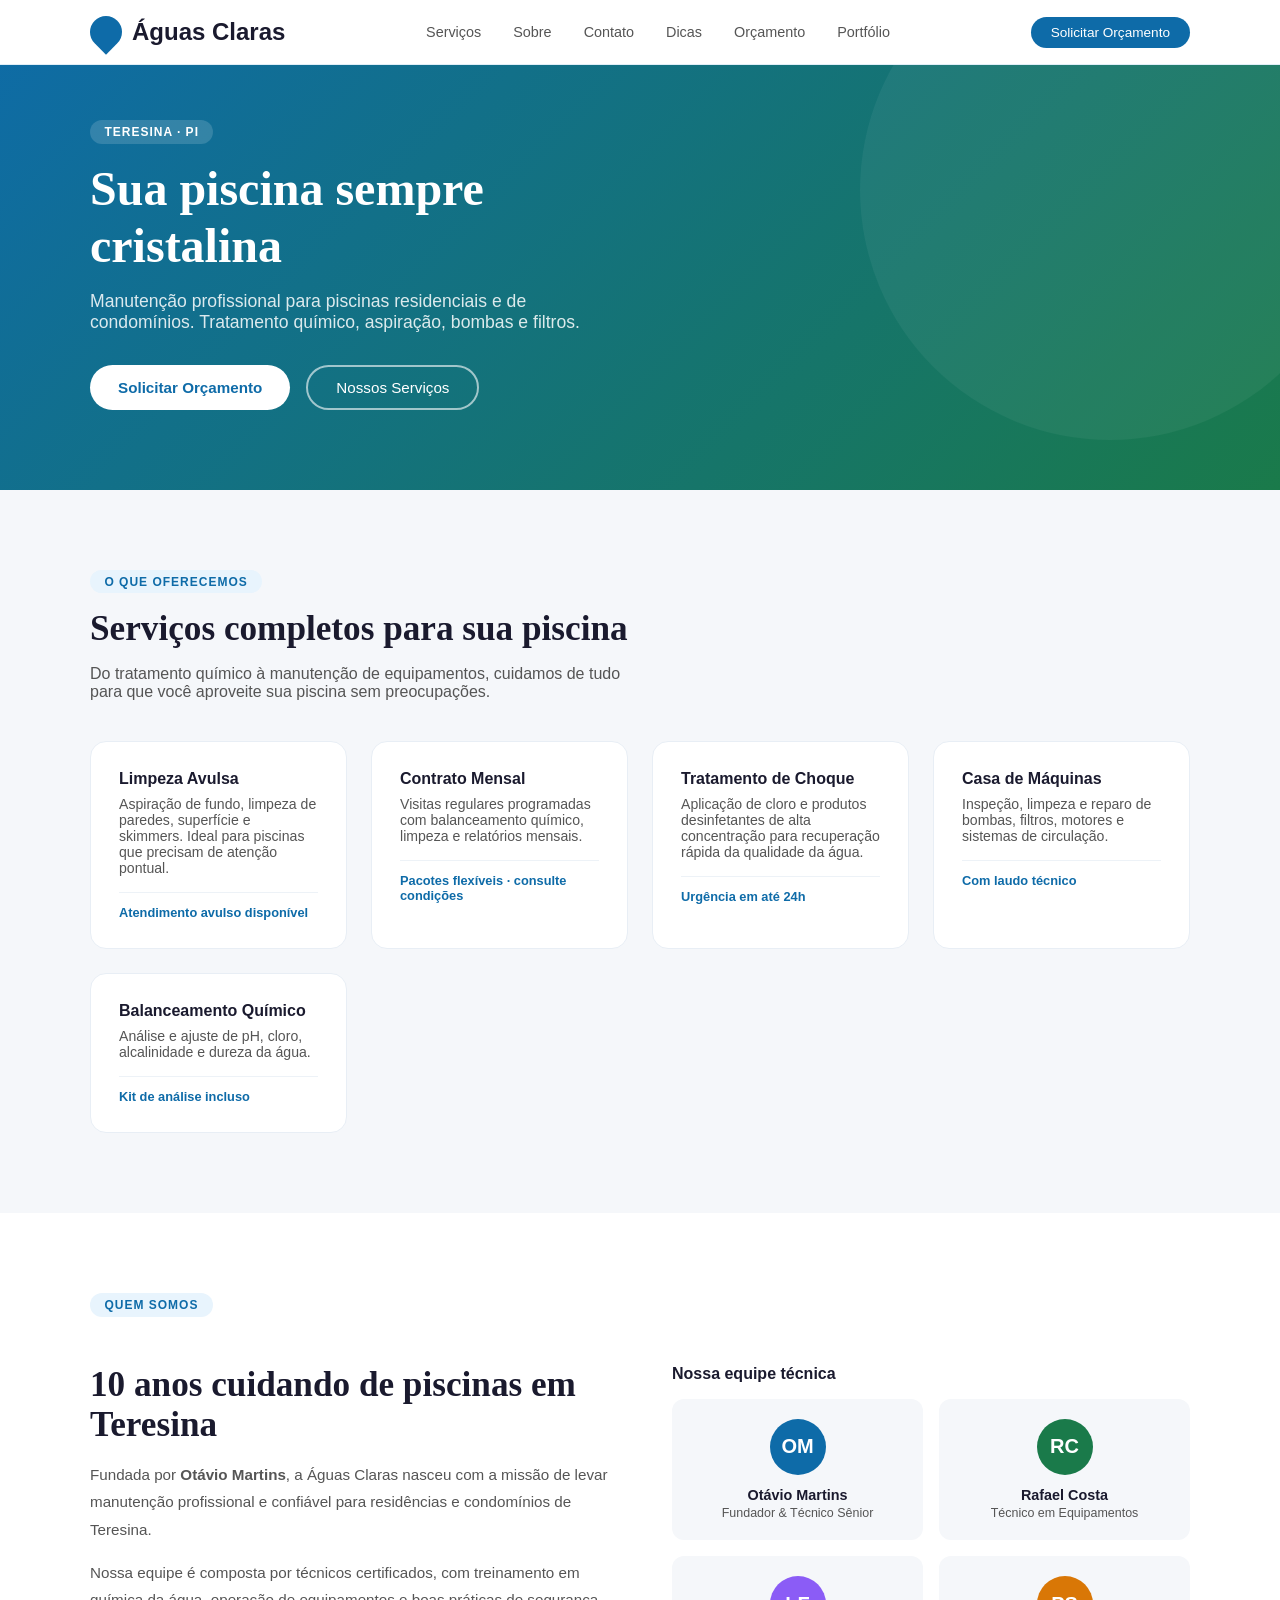
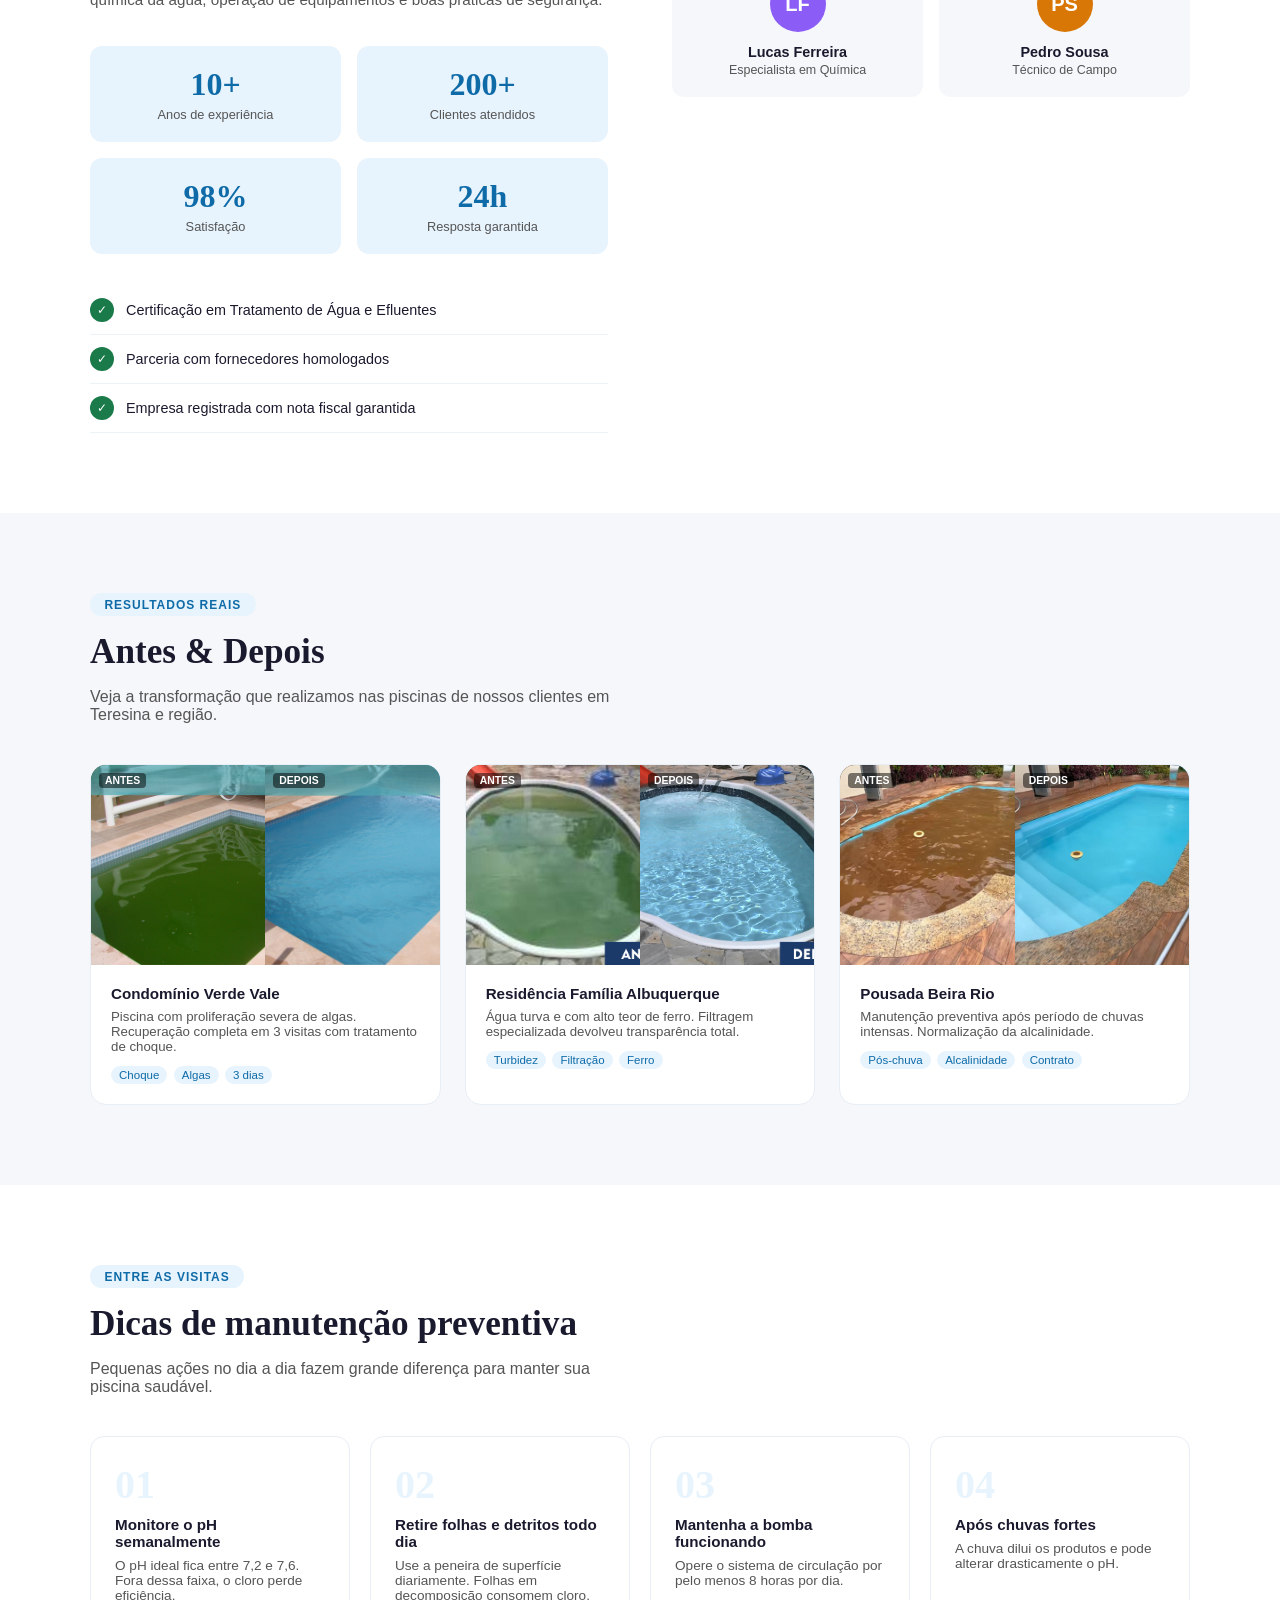
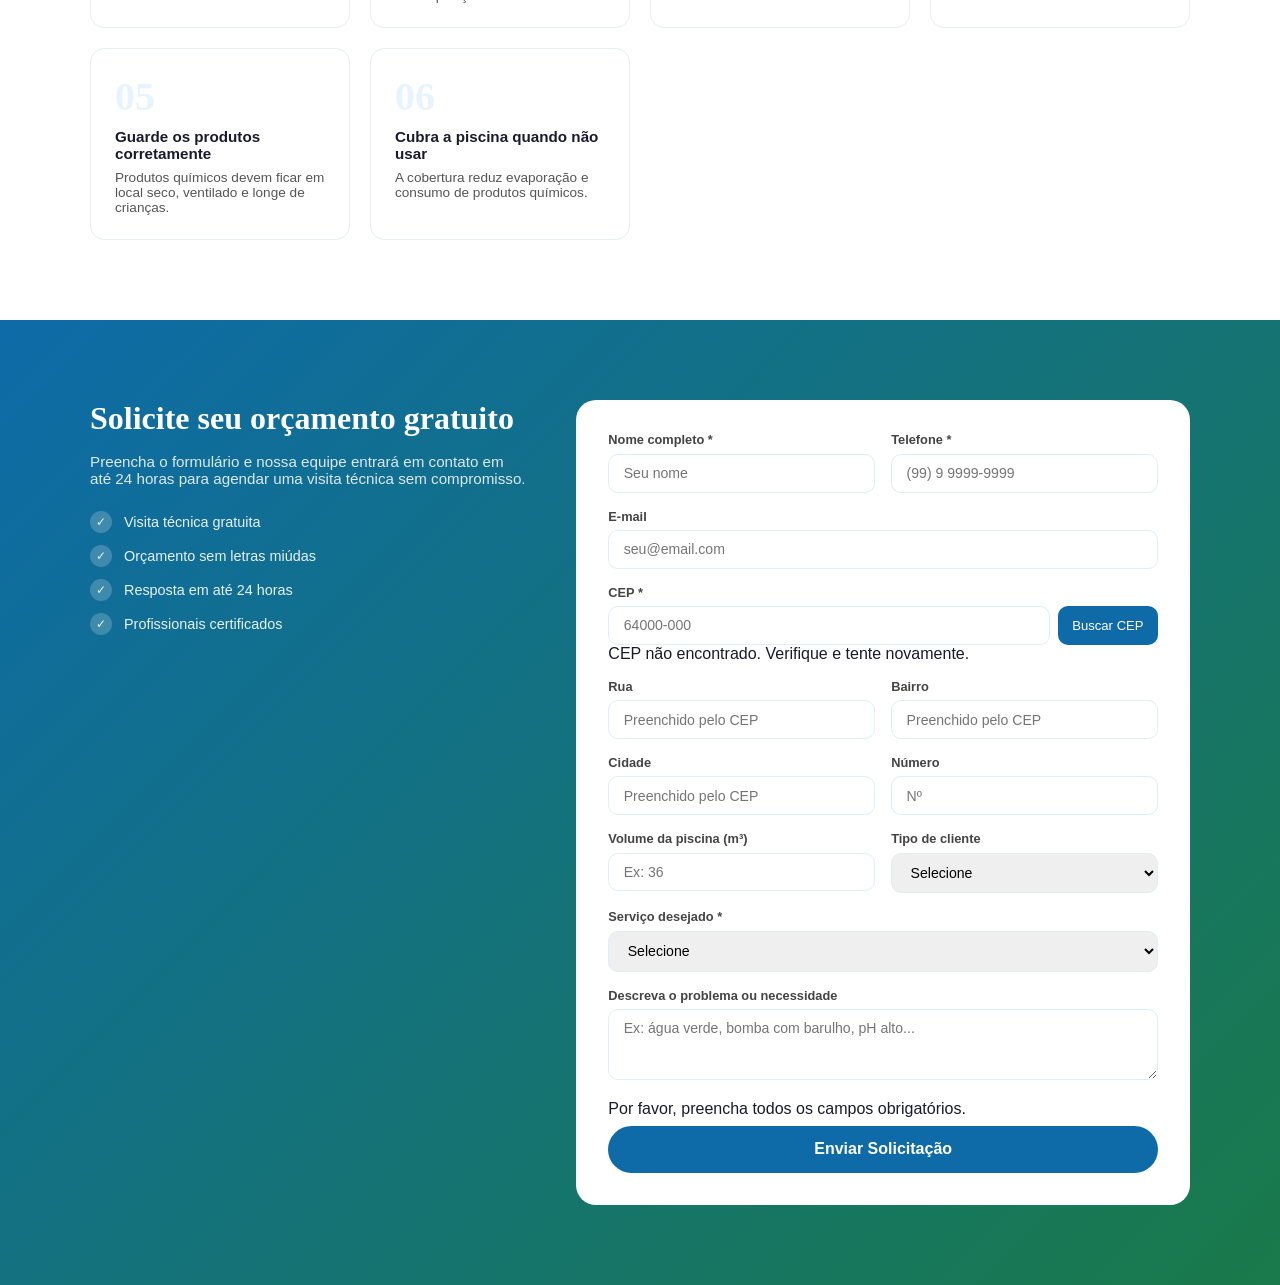
==== commit d29d8713: "Implementação Básica Inicial de JS Implementação da função enviarForm, que guarda as informações do " ====
--- a/index.html
+++ b/index.html
@@ -3,7 +3,7 @@
   <head>
     <meta charset="UTF-8">
     <title>Águas Claras - Manutenção de Piscinas</title>
-    <link rel="stylesheet" href="styles.css">
+    <link rel="stylesheet" href="style.css">
   </head>
   <body>
     <nav>
@@ -204,20 +204,20 @@
             <div id="form-conteudo">
               <div class="form-row">
                 <div class="form-group">
-                  <label>Nome completo *</label>
+                  <label for="f-nome">Nome completo *</label>
                   <input type="text" id="f-nome" placeholder="Seu nome">
                 </div>
                 <div class="form-group">
-                  <label>Telefone *</label>
+                  <label for= "f-tel">Telefone *</label>
                   <input type="tel" id="f-tel" placeholder="(99) 9 9999-9999">
                 </div>
               </div>
               <div class="form-group">
-                <label>E-mail</label>
+                <label for="f-email">E-mail</label>
                 <input type="email" id="f-email" placeholder="seu@email.com">
               </div>
               <div class="form-group">
-                <label>CEP *</label>
+                <label for="f-cep">CEP *</label>
                 <div class="cep-row">
                   <input type="text" id="f-cep" placeholder="64000-000" maxlength="9">
                   <button class="btn-cep" onclick="buscarCep()">Buscar CEP</button>
@@ -226,31 +226,31 @@
               </div>
               <div class="form-row">
                 <div class="form-group">
-                  <label>Rua</label>
+                  <label for="f-rua">Rua</label>
                   <input type="text" id="f-rua" placeholder="Preenchido pelo CEP">
                 </div>
                 <div class="form-group">
-                  <label>Bairro</label>
+                  <label for="f-bairro">Bairro</label>
                   <input type="text" id="f-bairro" placeholder="Preenchido pelo CEP">
                 </div>
               </div>
               <div class="form-row">
                 <div class="form-group">
-                  <label>Cidade</label>
+                  <label for="f-cidade">Cidade</label>
                   <input type="text" id="f-cidade" placeholder="Preenchido pelo CEP">
                 </div>
                 <div class="form-group">
-                  <label>Número</label>
+                  <label for="f-num">Número</label>
                   <input type="text" id="f-num" placeholder="Nº">
                 </div>
               </div>
               <div class="form-row">
                 <div class="form-group">
-                  <label>Volume da piscina (m³)</label>
+                  <label for="f-volume">Volume da piscina (m³)</label>
                   <input type="number" id="f-volume" placeholder="Ex: 36">
                 </div>
                 <div class="form-group">
-                  <label>Tipo de cliente</label>
+                  <label for="f-tipo">Tipo de cliente</label>
                   <select id="f-tipo">
                     <option value="">Selecione</option>
                     <option>Residência</option>
@@ -261,7 +261,7 @@
                 </div>
               </div>
               <div class="form-group">
-                <label>Serviço desejado *</label>
+                <label for="f-servico">Serviço desejado *</label>
                 <select id="f-servico">
                   <option value="">Selecione</option>
                   <option>Limpeza Avulsa</option>
@@ -273,7 +273,7 @@
                 </select>
               </div>
               <div class="form-group">
-                <label>Descreva o problema ou necessidade</label>
+                <label for="f-msg">Descreva o problema ou necessidade</label>
                 <textarea id="f-msg" rows="3" placeholder="Ex: água verde, bomba com barulho, pH alto..."></textarea>
               </div>
               <div class="alert-box alert-error" id="form-erro">Por favor, preencha todos os campos obrigatórios.</div>
@@ -289,5 +289,6 @@
         </div>
       </div>
     </section>
+    <script src="script.js"></script>
   </body>
 </html>
--- a/style.css
+++ b/style.css
@@ -0,0 +1,536 @@
+* {
+  margin: 0;
+  padding: 0;
+  box-sizing: border-box;
+}
+:root {
+  --azul: #0e6ba8;
+  --azul-claro: #e8f4fd;
+  --verde: #1a7a4a;
+  --cinza: #f5f7fa;
+  --cinza-texto: #555;
+  --texto: #1a1a2e;
+}
+body {
+  font-family: 'DM Sans', sans-serif;
+  color: var(--texto);
+  background: #fff;
+}
+a {
+  text-decoration: none;
+  color: inherit;
+}
+nav {
+  position: fixed;
+  top: 0;
+  width: 100%;
+  z-index: 999;
+  background: #fff;
+  border-bottom: 1px solid #e0eef7;
+  padding: 0 2rem;
+}
+.nav-inner {
+  max-width: 1100px;
+  margin: auto;
+  display: flex;
+  align-items: center;
+  justify-content: space-between;
+  height: 64px;
+}
+.nav-logo {
+  display: flex;
+  align-items: center;
+  gap: 10px;
+}
+.drop {
+  width: 32px;
+  height: 32px;
+  background: var(--azul);
+  border-radius: 50% 50% 50% 0;
+  transform: rotate(-45deg);
+}
+.nav-logo span {
+  font-family: 'Playfair Display', serif;
+  font-size: 1.25rem;
+  color: var(--azul);
+  font-weight: 700;
+}
+.nav-links {
+  display: flex;
+  gap: 2rem;
+  list-style: none;
+}
+.nav-links a {
+  font-size: 0.9rem;
+  font-weight: 500;
+  color: var(--cinza-texto);
+}
+.nav-cta {
+  background: var(--azul);
+  color: #fff;
+  padding: 0.5rem 1.25rem;
+  border-radius: 50px;
+  font-size: 0.85rem;
+  font-weight: 500;
+  border: none;
+  cursor: pointer;
+}
+.hero {
+  padding: 120px 2rem 80px;
+  background: linear-gradient(135deg, #0e6ba8 0%, #1a7a4a 100%);
+  position: relative;
+}
+.hero::before {
+  content: '';
+  position: absolute;
+  top: -60px;
+  right: -80px;
+  width: 500px;
+  height: 500px;
+  background: rgba(255, 255, 255, 0.05);
+  border-radius: 50%;
+}
+.hero-inner {
+  max-width: 1100px;
+  margin: auto;
+  display: grid;
+  grid-template-columns: 1fr 1fr;
+  gap: 3rem;
+  align-items: center;
+}
+.hero-text h1 {
+  font-family: 'Playfair Display', serif;
+  font-size: 3rem;
+  color: #fff;
+  line-height: 1.2;
+  margin-bottom: 1rem;
+}
+.hero-text p {
+  color: rgba(255, 255, 255, 0.85);
+  font-size: 1.1rem;
+  margin-bottom: 2rem;
+}
+.hero-btns {
+  display: flex;
+  gap: 1rem;
+}
+.btn-primary {
+  background: #fff;
+  color: var(--azul);
+  padding: 0.75rem 1.75rem;
+  border-radius: 50px;
+  font-weight: 600;
+  font-size: 0.95rem;
+  cursor: pointer;
+  border: none;
+}
+.btn-outline {
+  background: transparent;
+  color: #fff;
+  padding: 0.75rem 1.75rem;
+  border-radius: 50px;
+  font-weight: 500;
+  font-size: 0.95rem;
+  cursor: pointer;
+  border: 2px solid rgba(255, 255, 255, 0.6);
+}
+section {
+  padding: 80px 2rem;
+}
+.container {
+  max-width: 1100px;
+  margin: auto;
+}
+.section-tag {
+  display: inline-block;
+  background: var(--azul-claro);
+  color: var(--azul);
+  font-size: 0.75rem;
+  font-weight: 600;
+  letter-spacing: 1px;
+  text-transform: uppercase;
+  padding: 0.3rem 0.9rem;
+  border-radius: 50px;
+  margin-bottom: 1rem;
+}
+.section-tag.white {
+  background: rgba(255, 255, 255, 0.15);
+  color: #fff;
+}
+.section-title {
+  font-family: 'Playfair Display', serif;
+  font-size: 2.2rem;
+  margin-bottom: 1rem;
+}
+.section-sub {
+  color: var(--cinza-texto);
+  font-size: 1rem;
+  max-width: 540px;
+}
+.servicos {
+  background: var(--cinza);
+}
+.servicos-grid {
+  display: grid;
+  grid-template-columns: repeat(auto-fit, minmax(240px, 1fr));
+  gap: 1.5rem;
+  margin-top: 2.5rem;
+}
+.serv-card {
+  background: #fff;
+  border-radius: 16px;
+  padding: 1.75rem;
+  border: 1px solid #e8eef5;
+}
+.serv-card h3 {
+  font-size: 1rem;
+  font-weight: 600;
+  margin-bottom: 0.5rem;
+}
+.serv-card p {
+  font-size: 0.88rem;
+  color: var(--cinza-texto);
+}
+.serv-preco {
+  margin-top: 1rem;
+  font-size: 0.8rem;
+  color: var(--azul);
+  font-weight: 600;
+  padding-top: 0.75rem;
+  border-top: 1px solid #edf2f7;
+}
+.sobre-grid {
+  display: grid;
+  grid-template-columns: 1fr 1fr;
+  gap: 4rem;
+  margin-top: 2rem;
+}
+.sobre-text {
+  color: var(--cinza-texto);
+  line-height: 1.8;
+  font-size: 0.95rem;
+}
+.sobre-text + .sobre-text {
+  margin-top: 1rem;
+}
+.sobre-stats {
+  display: grid;
+  grid-template-columns: 1fr 1fr;
+  gap: 1rem;
+  margin-top: 2rem;
+}
+.stat-box {
+  background: var(--azul-claro);
+  border-radius: 12px;
+  padding: 1.25rem;
+  text-align: center;
+}
+.stat-num {
+  font-family: 'Playfair Display', serif;
+  font-size: 2rem;
+  color: var(--azul);
+  font-weight: 700;
+}
+.stat-label {
+  font-size: 0.8rem;
+  color: #555;
+  margin-top: 0.25rem;
+}
+
+.certs {
+  margin-top: 2rem;
+}
+.cert-item {
+  display: flex;
+  align-items: center;
+  gap: 0.75rem;
+  padding: 0.75rem 0;
+  border-bottom: 1px solid #edf2f7;
+  font-size: 0.9rem;
+}
+
+.cert-badge {
+  background: var(--verde);
+  color: #fff;
+  border-radius: 50%;
+  width: 24px;
+  height: 24px;
+  display: flex;
+  align-items: center;
+  justify-content: center;
+  font-size: 0.75rem;
+}
+.equipe-title {
+  font-size: 1rem;
+  font-weight: 600;
+  margin-bottom: 1rem;
+}
+.equipe-grid {
+  display: grid;
+  grid-template-columns: repeat(2, 1fr);
+  gap: 1rem;
+}
+.eq-card {
+  background: var(--cinza);
+  border-radius: 12px;
+  padding: 1.25rem;
+  text-align: center;
+}
+.eq-avatar {
+  width: 56px;
+  height: 56px;
+  border-radius: 50%;
+  background: var(--azul);
+  color: #fff;
+  font-size: 1.25rem;
+  font-weight: 700;
+  display: flex;
+  align-items: center;
+  justify-content: center;
+  margin: 0 auto 0.75rem;
+}
+.eq-avatar.rc {
+  background: var(--verde);
+}
+.eq-avatar.lf {
+  background: #8b5cf6;
+}
+.eq-avatar.ps {
+  background: #d97706;
+}
+.eq-nome {
+  font-weight: 600;
+  font-size: 0.9rem;
+}
+.eq-cargo {
+  font-size: 0.78rem;
+  color: var(--cinza-texto);
+  margin-top: 0.2rem;
+}
+.portfolio {
+  background: var(--cinza);
+}
+.portfolio-grid {
+  display: grid;
+  grid-template-columns: repeat(auto-fit, minmax(300px, 1fr));
+  gap: 1.5rem;
+  margin-top: 2.5rem;
+}
+.port-card {
+  background: #fff;
+  border-radius: 16px;
+  overflow: hidden;
+  border: 1px solid #e8eef5;
+}
+.port-imgs {
+  display: grid;
+  grid-template-columns: 1fr 1fr;
+  height: 200px;
+}
+.port-img {
+  display: flex;
+  align-items: center;
+  justify-content: center;
+  font-size: 2.5rem;
+  position: relative;
+  overflow: hidden;
+}
+.port-img img {
+  width: 100%;
+  height: 100%;
+  object-fit: cover;
+  position: absolute;
+  top: 0;
+  left: 0;
+}
+.port-img.antes {
+  background: linear-gradient(135deg, #2d5016, #5a8a2e);
+}
+.port-img.depois {
+  background: linear-gradient(135deg, #0e6ba8, #38b6e6);
+}
+.port-img.antes.ferro {
+  background: linear-gradient(135deg, #5a4a1e, #8a7a3e);
+}
+.port-img.antes.chuva {
+  background: linear-gradient(135deg, #3a1a00, #6b3a0a);
+}
+.port-label {
+  position: absolute;
+  top: 8px;
+  left: 8px;
+  background: rgba(0, 0, 0, 0.5);
+  color: #fff;
+  font-size: 0.65rem;
+  padding: 2px 6px;
+  border-radius: 4px;
+  font-weight: 600;
+}
+.port-info {
+  padding: 1.25rem;
+}
+.port-info h4 {
+  font-weight: 600;
+  font-size: 0.95rem;
+  margin-bottom: 0.4rem;
+}
+.port-info p {
+  font-size: 0.83rem;
+  color: var(--cinza-texto);
+}
+.port-tags {
+  display: flex;
+  gap: 0.4rem;
+  flex-wrap: wrap;
+  margin-top: 0.75rem;
+}
+.tag {
+  background: var(--azul-claro);
+  color: var(--azul);
+  font-size: 0.72rem;
+  padding: 3px 8px;
+  border-radius: 50px;
+  font-weight: 500;
+}
+.dicas-grid {
+  display: grid;
+  grid-template-columns: repeat(auto-fit, minmax(220px, 1fr));
+  gap: 1.25rem;
+  margin-top: 2.5rem;
+}
+.dica-card {
+  border: 1px solid #e8eef5;
+  border-radius: 14px;
+  padding: 1.5rem;
+}
+.dica-num {
+  font-family: 'Playfair Display', serif;
+  font-size: 2.5rem;
+  color: var(--azul-claro);
+  font-weight: 700;
+}
+.dica-card h4 {
+  font-size: 0.95rem;
+  font-weight: 600;
+  margin: 0.5rem 0;
+}
+.dica-card p {
+  font-size: 0.85rem;
+  color: var(--cinza-texto);
+}
+.orcamento {
+  background: linear-gradient(135deg, #0e6ba8 0%, #1a7a4a 100%);
+}
+.orc-inner {
+  display: grid;
+  grid-template-columns: 1fr 1.4fr;
+  gap: 3rem;
+}
+.orc-info h2 {
+  font-family: 'Playfair Display', serif;
+  font-size: 2rem;
+  color: #fff;
+  margin-bottom: 1rem;
+}
+
+.orc-info p {
+  color: rgba(255, 255, 255, 0.85);
+  font-size: 0.95rem;
+  margin-bottom: 1.5rem;
+}
+.orc-beneficio {
+  display: flex;
+  align-items: center;
+  gap: 0.75rem;
+  color: rgba(255, 255, 255, 0.9);
+  font-size: 0.9rem;
+  margin-bottom: 0.75rem;
+}
+.orc-check {
+  width: 22px;
+  height: 22px;
+  background: rgba(255, 255, 255, 0.2);
+  border-radius: 50%;
+  display: flex;
+  align-items: center;
+  justify-content: center;
+  font-size: 0.75rem;
+}
+.form-card {
+  background: #fff;
+  border-radius: 20px;
+  padding: 2rem;
+}
+.form-row {
+  display: grid;
+  grid-template-columns: 1fr 1fr;
+  gap: 1rem;
+}
+.form-group {
+  margin-bottom: 1rem;
+}
+.form-group label {
+  display: block;
+  font-size: 0.8rem;
+  font-weight: 600;
+  color: #444;
+  margin-bottom: 0.4rem;
+}
+.form-group input,
+.form-group select,
+.form-group textarea {
+  width: 100%;
+  border: 1.5px solid #e0eef7;
+  border-radius: 10px;
+  padding: 0.65rem 0.9rem;
+  font-size: 0.88rem;
+  font-family: 'DM Sans', sans-serif;
+  outline: none;
+}
+.form-group input:focus,
+.form-group select:focus,
+.form-group textarea:focus {
+  border-color: var(--azul);
+}
+.cep-row {
+  display: flex;
+  gap: 0.5rem;
+}
+.cep-row input {
+  flex: 1;
+}
+.btn-cep {
+  background: var(--azul);
+  color: #fff;
+  border: none;
+  padding: 0.65rem 0.9rem;
+  border-radius: 10px;
+  font-size: 0.82rem;
+  cursor: pointer;
+}
+.btn-submit {
+  width: 100%;
+  background: var(--azul);
+  color: #fff;
+  border: none;
+  padding: 0.9rem;
+  border-radius: 50px;
+  font-size: 1rem;
+  font-weight: 600;
+  cursor: pointer;
+  margin-top: 0.5rem;
+}
+.btn-submit.mt {
+  margin-top: 1.5rem;
+}
+.form-success {
+  display: none;
+  text-align: center;
+  padding: 2rem;
+}
+.form-success h3 {
+  color: var(--verde);
+  font-size: 1.1rem;
+  font-weight: 600;
+  margin-bottom: 0.5rem;
+}
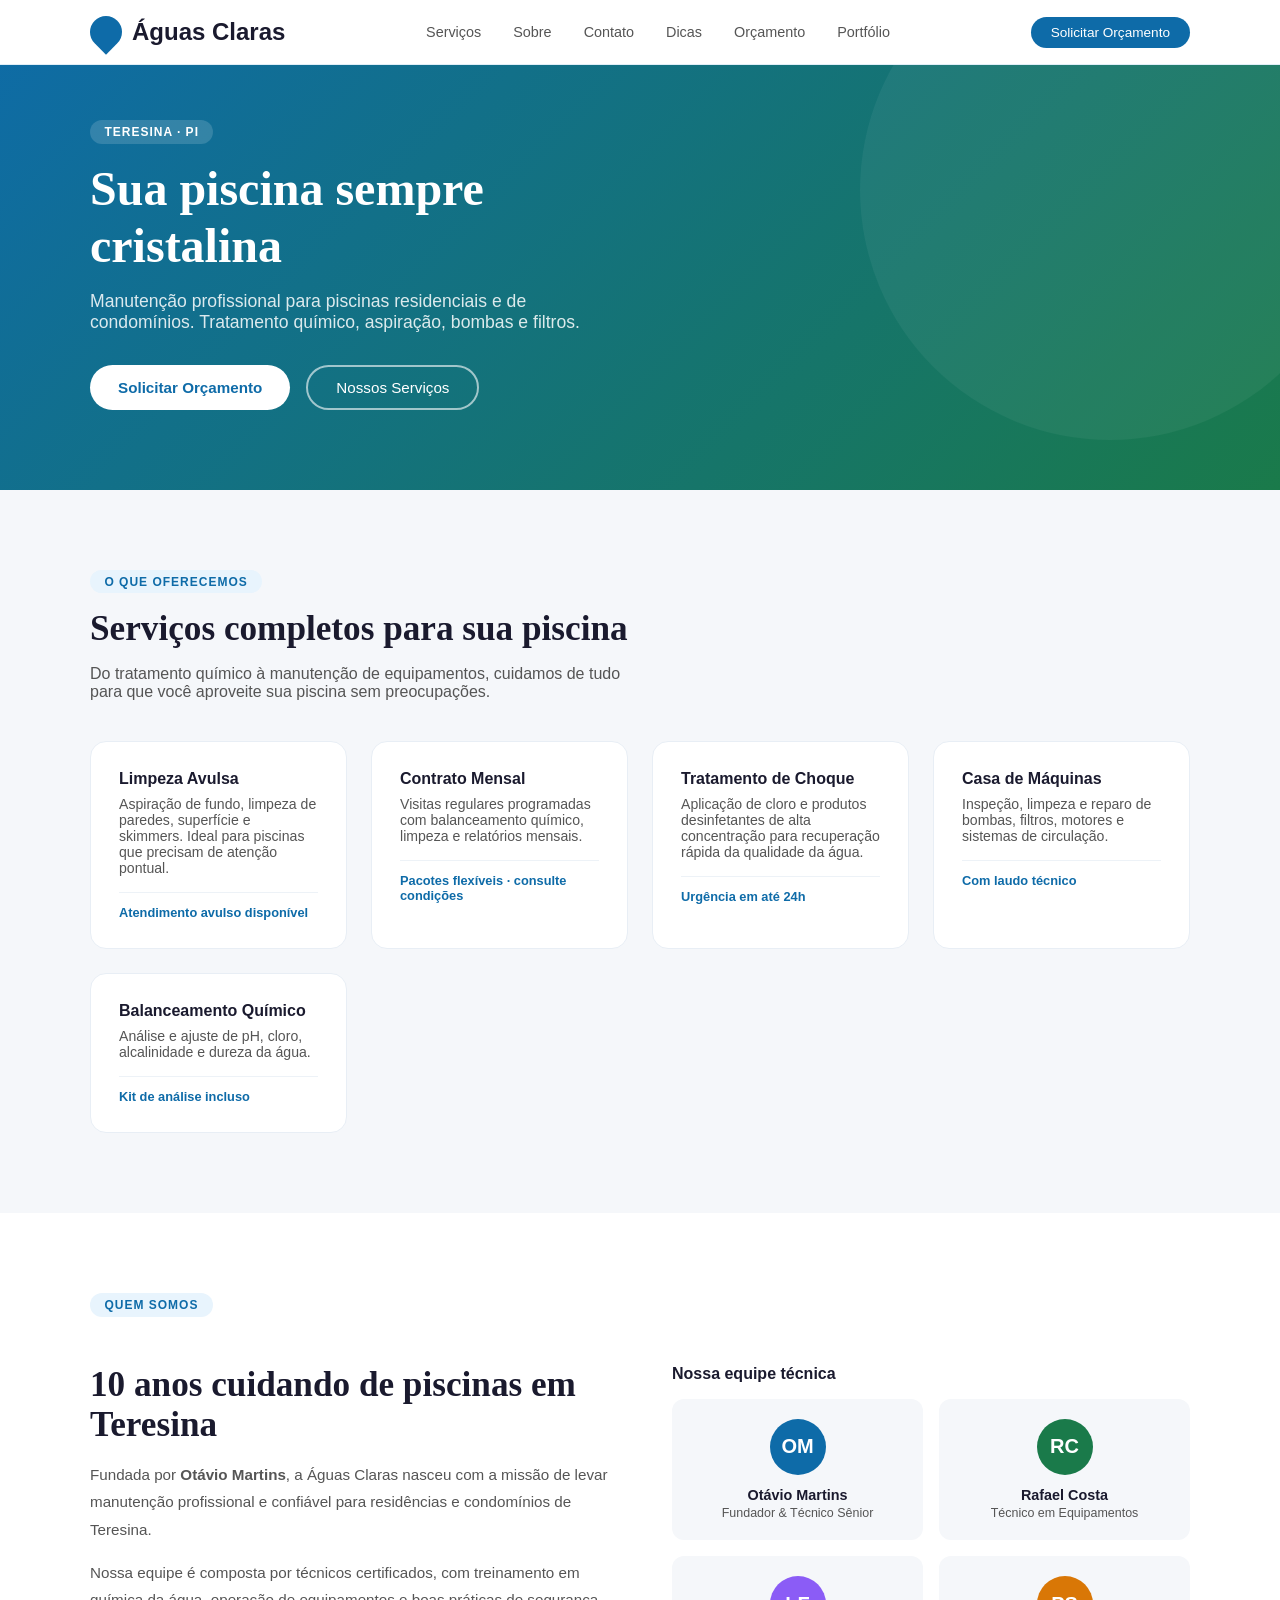
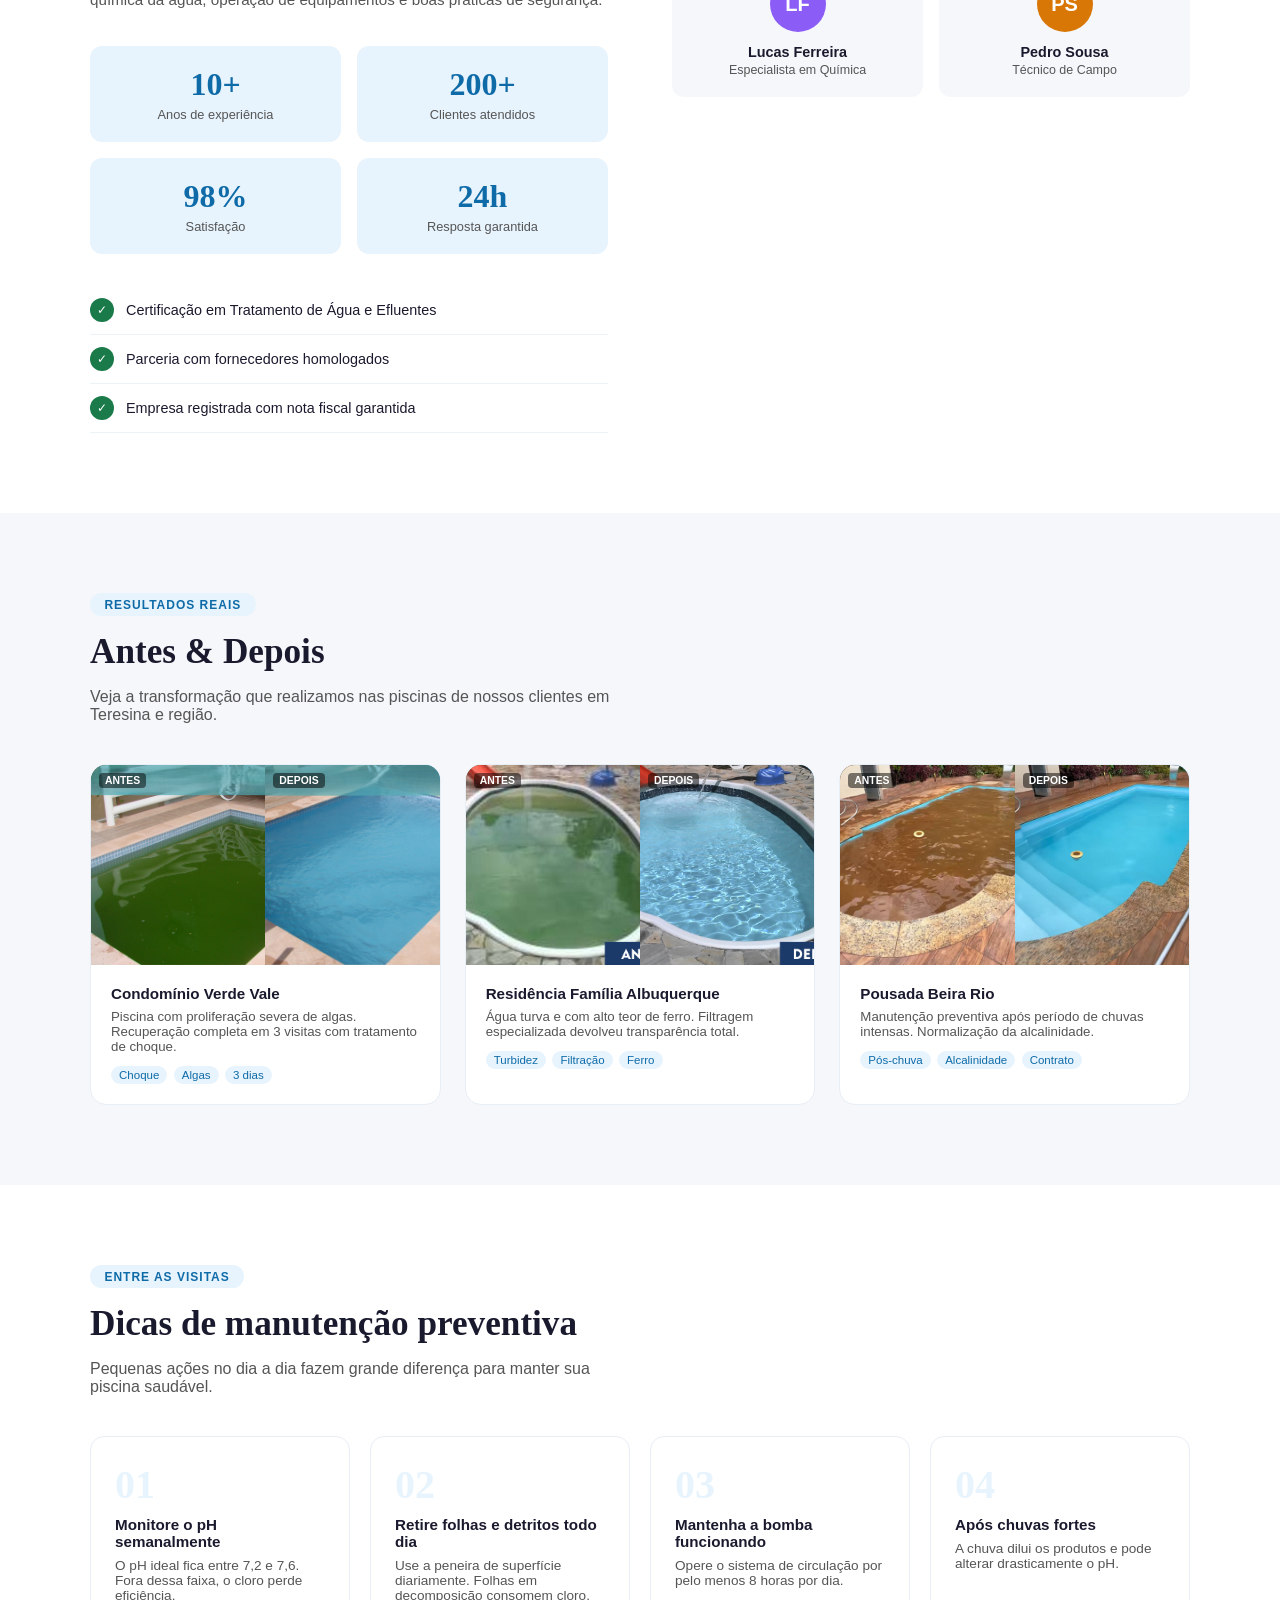
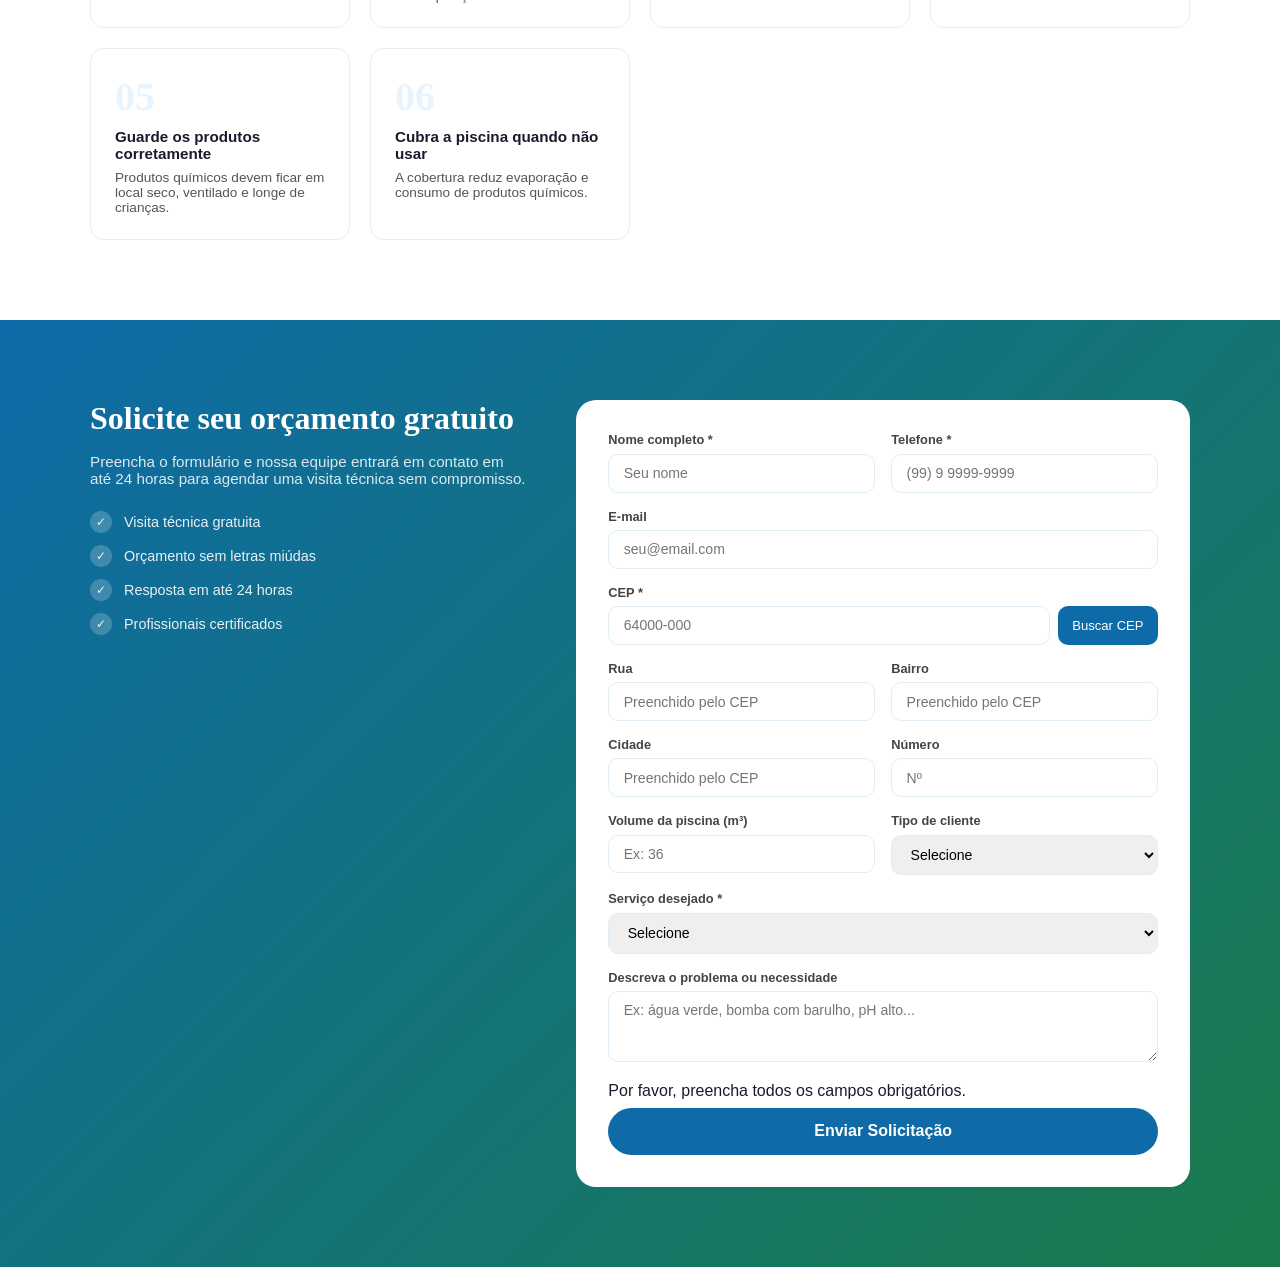
==== commit 72a7e86c: "Implementação de Busca de Endereço por CEP Automação do preenchimento de endereço após preenchimento" ====
--- a/index.html
+++ b/index.html
@@ -222,7 +222,7 @@
                   <input type="text" id="f-cep" placeholder="64000-000" maxlength="9">
                   <button class="btn-cep" onclick="buscarCep()">Buscar CEP</button>
                 </div>
-                <div class="alert-box alert-error" id="cep-erro">CEP não encontrado. Verifique e tente novamente.</div>
+                <div class="alert-box alert-error" id="cep-erro"></div>
               </div>
               <div class="form-row">
                 <div class="form-group">
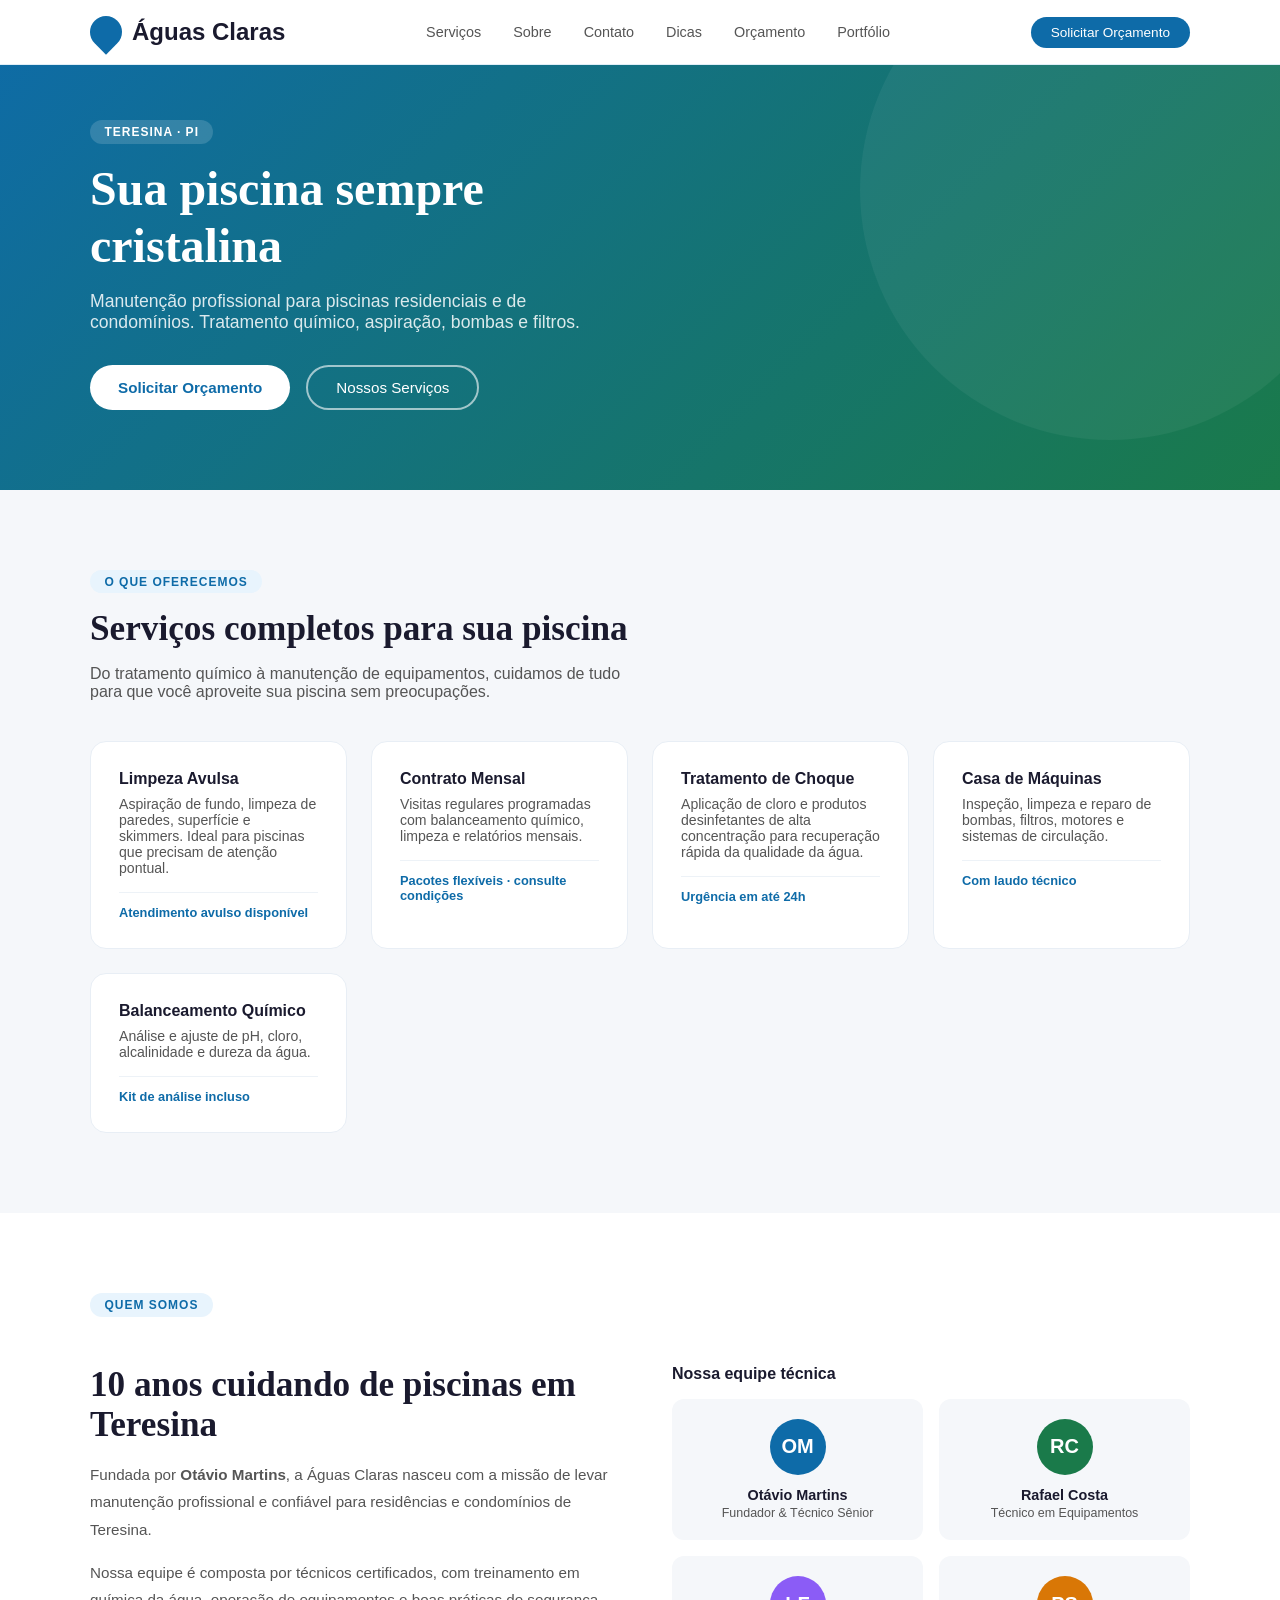
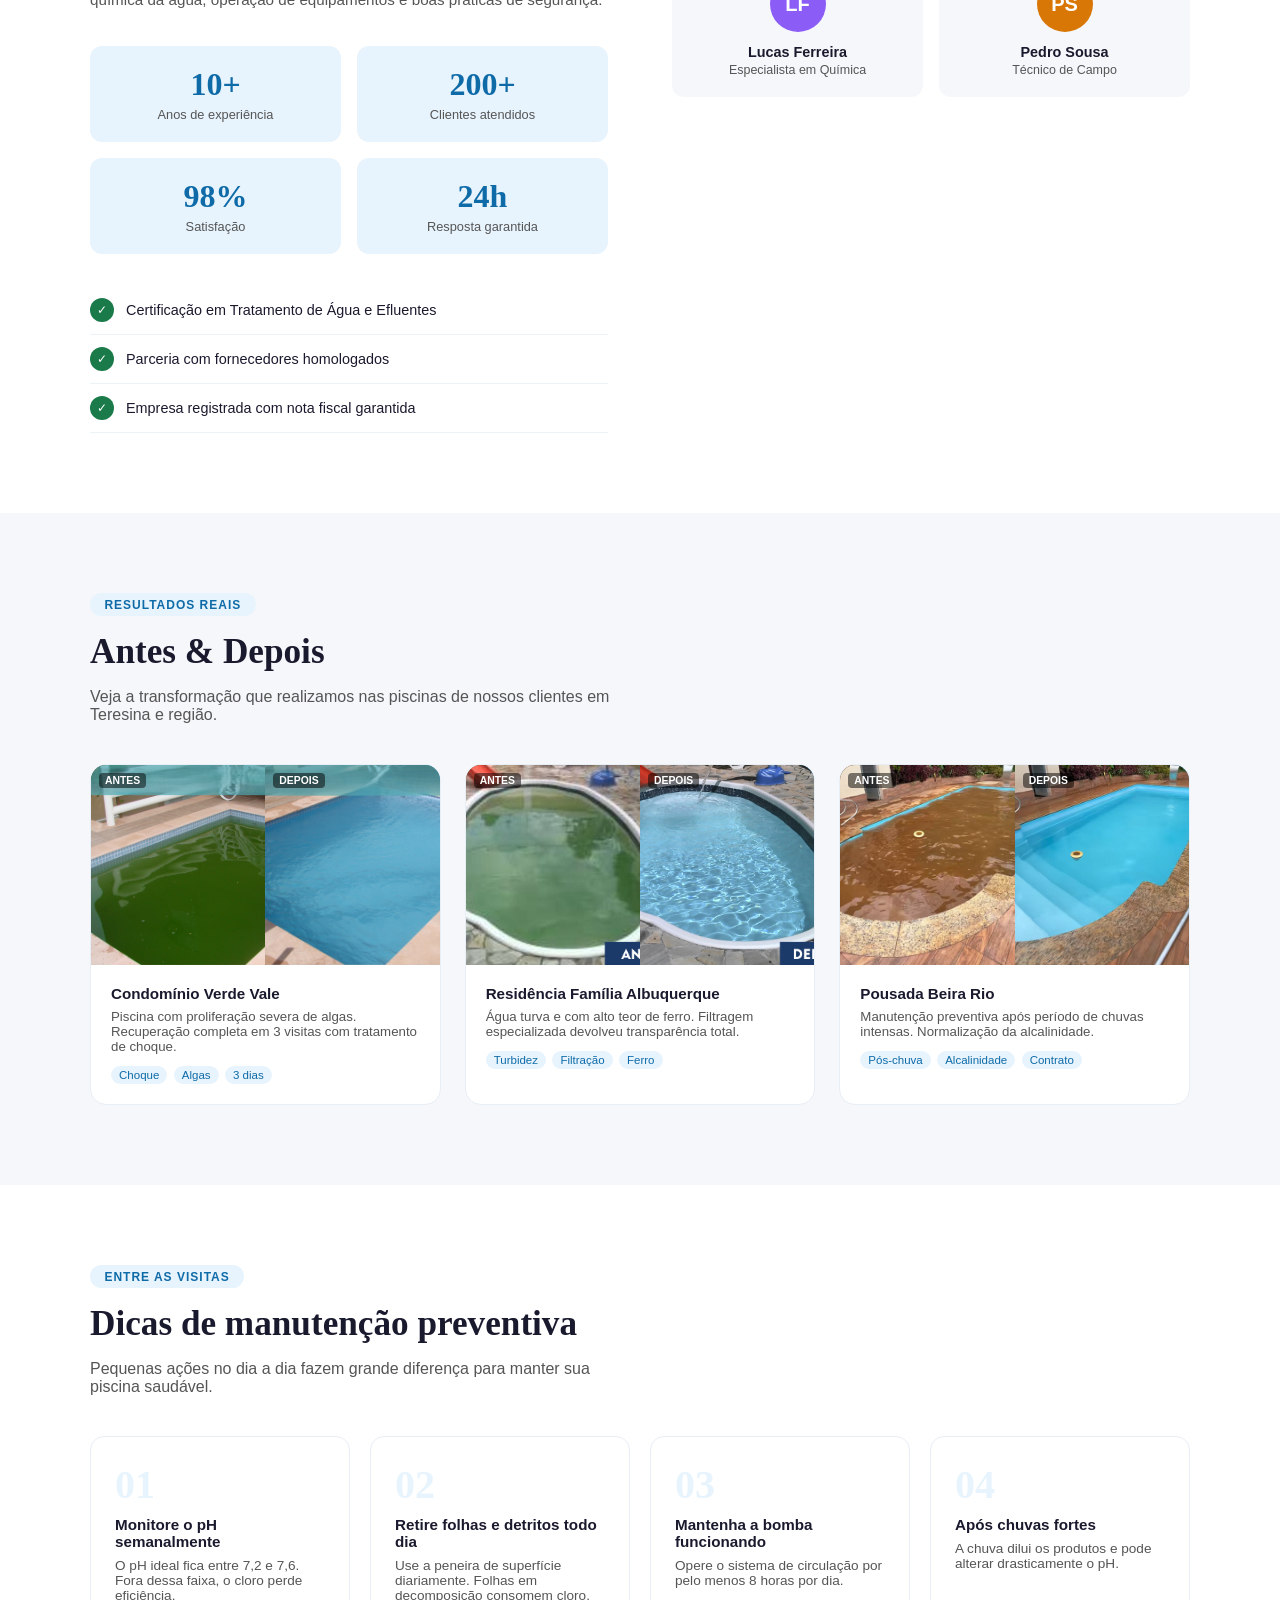
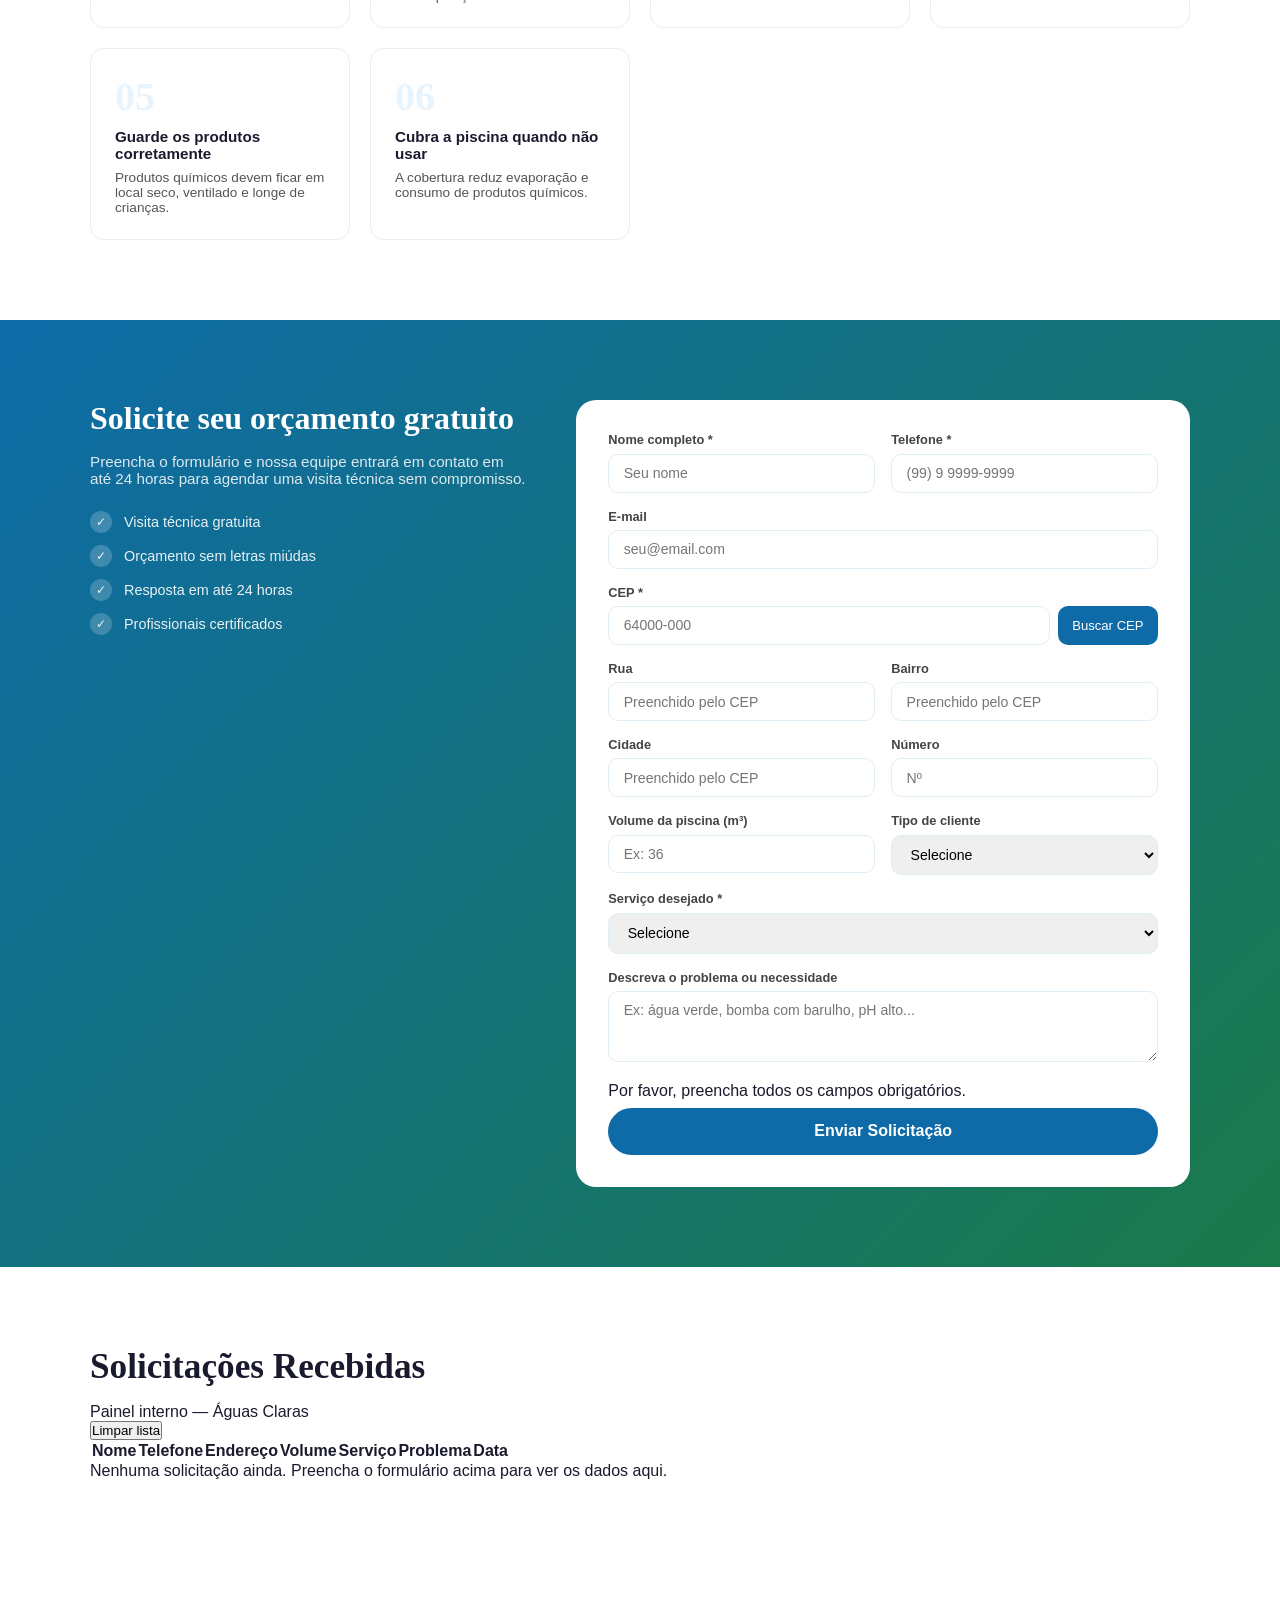
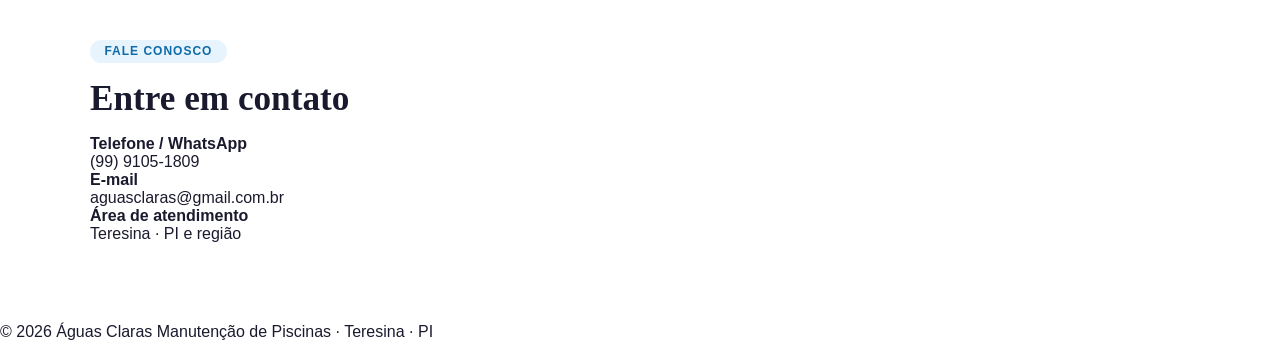
==== commit d5c97cb2: "Add Área de exibir informações e contatos" ====
--- a/index.html
+++ b/index.html
@@ -289,6 +289,59 @@
         </div>
       </div>
     </section>
+    
+    <section class="leads-section" id="leads">
+      <div class="container">
+        <div class="leads-header">
+          <div>
+            <h2 class="section-title leads-title">Solicitações Recebidas</h2>
+            <p class="leads-subtitle">Painel interno — Águas Claras</p>
+          </div>
+          <button class="btn-limpar" onclick="limparLeads()">Limpar lista</button>
+        </div>
+        <table class="leads-table" id="leads-table">
+          <thead>
+            <tr>
+              <th>Nome</th>
+              <th>Telefone</th>
+              <th>Endereço</th>
+              <th>Volume</th>
+              <th>Serviço</th>
+              <th>Problema</th>
+              <th>Data</th>
+            </tr>
+          </thead>
+          <tbody id="leads-body"></tbody>
+        </table>
+        <div class="leads-vazio" id="leads-vazio">Nenhuma solicitação ainda. Preencha o formulário acima para ver os dados aqui.</div>
+      </div>
+    </section>
+
+    <section id="contato">
+      <div class="container">
+        <div class="section-tag">Fale conosco</div>
+        <h2 class="section-title">Entre em contato</h2>
+        <div class="contato-grid">
+          <div class="cont-card">       
+            <h4>Telefone / WhatsApp</h4>
+            <p>(99) 9105-1809</p>
+          </div>
+          <div class="cont-card">         
+            <h4>E-mail</h4>
+            <p>aguasclaras@gmail.com.br</p>
+          </div>
+          <div class="cont-card">
+            <h4>Área de atendimento</h4>
+            <p>Teresina · PI e região</p>
+          </div>
+        </div>
+      </div>
+    </section>
+
+    <footer>
+      <p>© 2026 Águas Claras Manutenção de Piscinas · Teresina · PI </p>
+    </footer>
+    
     <script src="script.js"></script>
   </body>
 </html>
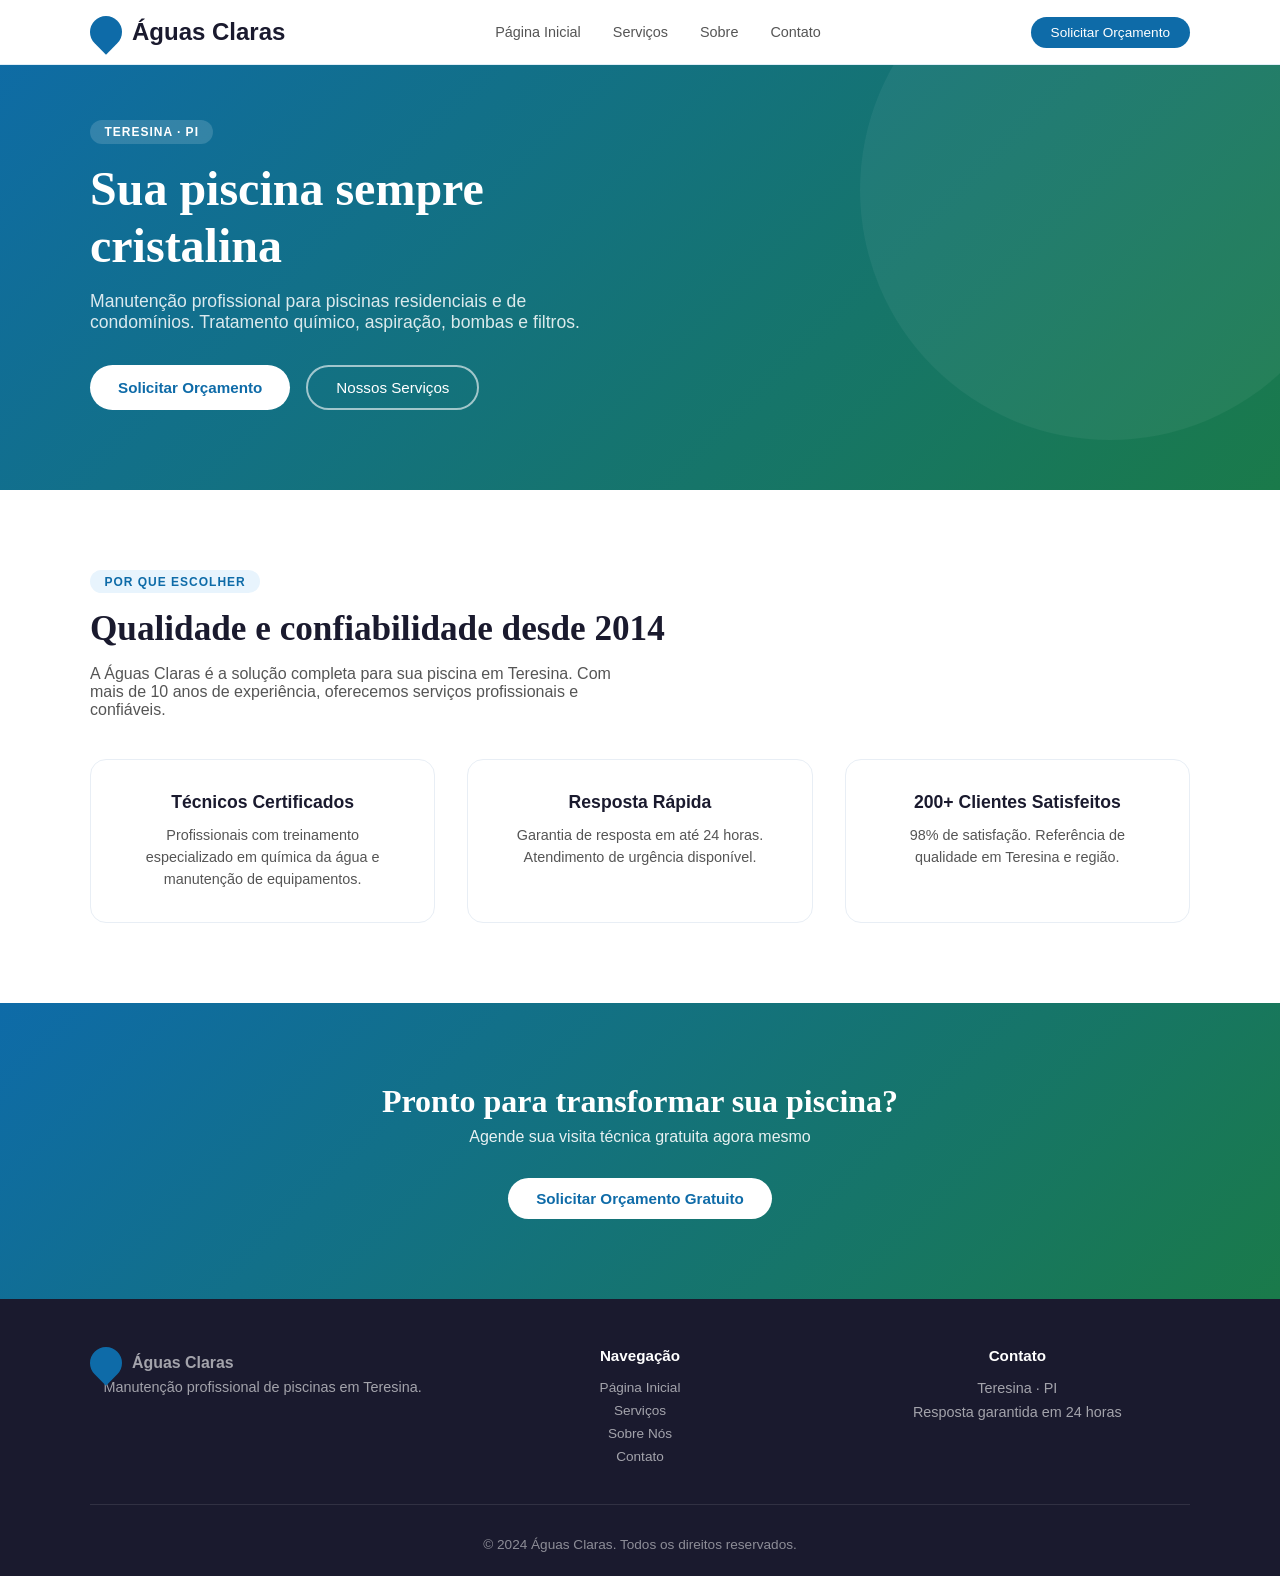
==== commit d493ffac: "Separação de Páginas" ====
--- a/index.html
+++ b/index.html
@@ -13,14 +13,12 @@
           <h1>Águas Claras</h1>
         </div>
         <ul class="nav-links">
-          <li><a href="#servicos">Serviços</a></li>
-          <li><a href="#sobre">Sobre</a></li>
-          <li><a href="#contato">Contato</a></li>
-          <li><a href="#dicas">Dicas</a></li>
-          <li><a href="#orcamento">Orçamento</a></li>
-          <li><a href="#portfolio">Portfólio</a></li>
+          <li><a href="index.html">Página Inicial</a></li>
+          <li><a href="servicos.html">Serviços</a></li>
+          <li><a href="sobre.html">Sobre</a></li>
+          <li><a href="contato.html">Contato</a></li>
         </ul>
-        <button class="nav-cta" onclick="document.getElementById('orcamento').scrollIntoView({behavior:'smooth'})">Solicitar Orçamento</button>
+        <button class="nav-cta" onclick="window.location.href='contato.html'">Solicitar Orçamento</button>
       </div>
     </nav>
 
@@ -31,315 +29,75 @@
           <h1>Sua piscina sempre cristalina</h1>
           <p>Manutenção profissional para piscinas residenciais e de condomínios. Tratamento químico, aspiração, bombas e filtros.</p>
           <div class="hero-btns">
-            <button class="btn-primary" onclick="document.getElementById('orcamento').scrollIntoView({behavior:'smooth'})">Solicitar Orçamento</button>
-            <button class="btn-outline" onclick="document.getElementById('servicos').scrollIntoView({behavior:'smooth'})">Nossos Serviços</button>
+            <button class="btn-primary" onclick="window.location.href='contato.html'">Solicitar Orçamento</button>
+            <button class="btn-outline" onclick="window.location.href='servicos.html'">Nossos Serviços</button>
           </div>
         </div>
       </div>
     </section>
 
-    <section class="servicos" id="servicos">
+    <section class="intro" id="intro">
       <div class="container">
-        <div class="section-tag">O que oferecemos</div>
-        <h2 class="section-title">Serviços completos para sua piscina</h2>
-        <p class="section-sub">Do tratamento químico à manutenção de equipamentos, cuidamos de tudo para que você aproveite sua piscina sem preocupações.</p>
-        <div class="servicos-grid">
-          <div class="serv-card">
-            <h3>Limpeza Avulsa</h3>
-            <p>Aspiração de fundo, limpeza de paredes, superfície e skimmers. Ideal para piscinas que precisam de atenção pontual.</p>
-            <div class="serv-preco">Atendimento avulso disponível</div>
+        <div class="section-tag">Por que escolher</div>
+        <h2 class="section-title">Qualidade e confiabilidade desde 2014</h2>
+        <p class="section-sub">A Águas Claras é a solução completa para sua piscina em Teresina. Com mais de 10 anos de experiência, oferecemos serviços profissionais e confiáveis.</p>
+        <div class="intro-grid">
+          <div class="intro-card">
+            
+            <h3>Técnicos Certificados</h3>
+            <p>Profissionais com treinamento especializado em química da água e manutenção de equipamentos.</p>
           </div>
-          <div class="serv-card">
-            <h3>Contrato Mensal</h3>
-            <p>Visitas regulares programadas com balanceamento químico, limpeza e relatórios mensais.</p>
-            <div class="serv-preco">Pacotes flexíveis · consulte condições</div>
+          <div class="intro-card">
+            
+            <h3>Resposta Rápida</h3>
+            <p>Garantia de resposta em até 24 horas. Atendimento de urgência disponível.</p>
           </div>
-          <div class="serv-card">
-            <h3>Tratamento de Choque</h3>
-            <p>Aplicação de cloro e produtos desinfetantes de alta concentração para recuperação rápida da qualidade da água.</p>
-            <div class="serv-preco">Urgência em até 24h</div>
-          </div>
-          <div class="serv-card">
-            <h3>Casa de Máquinas</h3>
-            <p>Inspeção, limpeza e reparo de bombas, filtros, motores e sistemas de circulação.</p>
-            <div class="serv-preco">Com laudo técnico</div>
-          </div>
-          <div class="serv-card">
-            <h3>Balanceamento Químico</h3>
-            <p>Análise e ajuste de pH, cloro, alcalinidade e dureza da água.</p>
-            <div class="serv-preco">Kit de análise incluso</div>
+          <div class="intro-card">
+            
+            <h3>200+ Clientes Satisfeitos</h3>
+            <p>98% de satisfação. Referência de qualidade em Teresina e região.</p>
           </div>
         </div>
       </div>
     </section>
 
-    <section id="sobre">
+    <section class="cta-section">
       <div class="container">
-        <div class="section-tag">Quem somos</div>
-        <div class="sobre-grid">
-          <div>
-            <h2 class="section-title">10 anos cuidando de piscinas em Teresina</h2>
-            <p class="sobre-text">Fundada por <strong>Otávio Martins</strong>, a Águas Claras nasceu com a missão de levar manutenção profissional e confiável para residências e condomínios de Teresina.</p>
-            <p class="sobre-text">Nossa equipe é composta por técnicos certificados, com treinamento em química da água, operação de equipamentos e boas práticas de segurança.</p>
-            <div class="sobre-stats">
-              <div class="stat-box"><div class="stat-num">10+</div><div class="stat-label">Anos de experiência</div></div>
-              <div class="stat-box"><div class="stat-num">200+</div><div class="stat-label">Clientes atendidos</div></div>
-              <div class="stat-box"><div class="stat-num">98%</div><div class="stat-label">Satisfação</div></div>
-              <div class="stat-box"><div class="stat-num">24h</div><div class="stat-label">Resposta garantida</div></div>
-            </div>
-            <div class="certs">
-              <div class="cert-item"><div class="cert-badge">✓</div>Certificação em Tratamento de Água e Efluentes</div>
-              <div class="cert-item"><div class="cert-badge">✓</div>Parceria com fornecedores homologados</div>
-              <div class="cert-item"><div class="cert-badge">✓</div>Empresa registrada com nota fiscal garantida</div>
-            </div>
-          </div>
-          <div>
-            <h3 class="equipe-title">Nossa equipe técnica</h3>
-            <div class="equipe-grid">
-              <div class="eq-card"><div class="eq-avatar">OM</div><div class="eq-nome">Otávio Martins</div><div class="eq-cargo">Fundador & Técnico Sênior</div></div>
-              <div class="eq-card"><div class="eq-avatar rc">RC</div><div class="eq-nome">Rafael Costa</div><div class="eq-cargo">Técnico em Equipamentos</div></div>
-              <div class="eq-card"><div class="eq-avatar lf">LF</div><div class="eq-nome">Lucas Ferreira</div><div class="eq-cargo">Especialista em Química</div></div>
-              <div class="eq-card"><div class="eq-avatar ps">PS</div><div class="eq-nome">Pedro Sousa</div><div class="eq-cargo">Técnico de Campo</div></div>
-            </div>
-          </div>
-        </div>
-      </div>
-    </section>
-
-    <section class="portfolio" id="portfolio">
-      <div class="container">
-        <div class="section-tag">Resultados reais</div>
-        <h2 class="section-title">Antes & Depois</h2>
-        <p class="section-sub">Veja a transformação que realizamos nas piscinas de nossos clientes em Teresina e região.</p>
-        <div class="portfolio-grid">
-          <div class="port-card">
-            <div class="port-imgs">
-              <div class="port-img antes"><img src="Img/Piscina 1 - Antes.png" alt="Antes"><div class="port-label">ANTES</div></div>
-              <div class="port-img depois"><img src="Img/Piscina 1 - Depois.png" alt="Depois"><div class="port-label">DEPOIS</div></div>
-            </div>
-            <div class="port-info">
-              <h4>Condomínio Verde Vale</h4>
-              <p>Piscina com proliferação severa de algas. Recuperação completa em 3 visitas com tratamento de choque.</p>
-              <div class="port-tags"><span class="tag">Choque</span><span class="tag">Algas</span><span class="tag">3 dias</span></div>
-            </div>
-          </div>
-          <div class="port-card">
-            <div class="port-imgs">
-              <div class="port-img antes ferro"><img src="Img/Piscina 2 - Antes.png" alt="Antes"><div class="port-label">ANTES</div></div>
-              <div class="port-img depois"><img src="Img/Piscina 2 - Depois.png" alt="Depois"><div class="port-label">DEPOIS</div></div>
-            </div>
-            <div class="port-info">
-              <h4>Residência Família Albuquerque</h4>
-              <p>Água turva e com alto teor de ferro. Filtragem especializada devolveu transparência total.</p>
-              <div class="port-tags"><span class="tag">Turbidez</span><span class="tag">Filtração</span><span class="tag">Ferro</span></div>
-            </div>
-          </div>
-          <div class="port-card">
-            <div class="port-imgs">
-              <div class="port-img antes chuva"><img src="Img/Piscina 3 - Antes.png" alt="Antes"><div class="port-label">ANTES</div></div>
-              <div class="port-img depois"><img src="Img/Piscina 3 - Depois.png" alt="Depois"><div class="port-label">DEPOIS</div></div>
-            </div>
-            <div class="port-info">
-              <h4>Pousada Beira Rio</h4>
-              <p>Manutenção preventiva após período de chuvas intensas. Normalização da alcalinidade.</p>
-              <div class="port-tags"><span class="tag">Pós-chuva</span><span class="tag">Alcalinidade</span><span class="tag">Contrato</span></div>
-            </div>
-          </div>
-        </div>
-      </div>
-    </section>
-
-    <section id="dicas">
-      <div class="container">
-        <div class="section-tag">Entre as visitas</div>
-        <h2 class="section-title">Dicas de manutenção preventiva</h2>
-        <p class="section-sub">Pequenas ações no dia a dia fazem grande diferença para manter sua piscina saudável.</p>
-        <div class="dicas-grid">
-          <div class="dica-card">
-            <div class="dica-num">01</div>
-            <h4>Monitore o pH semanalmente</h4>
-            <p>O pH ideal fica entre 7,2 e 7,6. Fora dessa faixa, o cloro perde eficiência.</p>
-          </div>
-          <div class="dica-card">
-            <div class="dica-num">02</div>
-            <h4>Retire folhas e detritos todo dia</h4>
-            <p>Use a peneira de superfície diariamente. Folhas em decomposição consomem cloro.</p>
-          </div>
-          <div class="dica-card">
-            <div class="dica-num">03</div>
-            <h4>Mantenha a bomba funcionando</h4>
-            <p>Opere o sistema de circulação por pelo menos 8 horas por dia.</p>
-          </div>
-          <div class="dica-card">
-            <div class="dica-num">04</div>
-            <h4>Após chuvas fortes</h4>
-            <p>A chuva dilui os produtos e pode alterar drasticamente o pH.</p>
-          </div>
-          <div class="dica-card">
-            <div class="dica-num">05</div>
-            <h4>Guarde os produtos corretamente</h4>
-            <p>Produtos químicos devem ficar em local seco, ventilado e longe de crianças.</p>
-          </div>
-          <div class="dica-card">
-            <div class="dica-num">06</div>
-            <h4>Cubra a piscina quando não usar</h4>
-            <p>A cobertura reduz evaporação e consumo de produtos químicos.</p>
-          </div>
-        </div>
-      </div>
-    </section>
-
-    <section class="orcamento" id="orcamento">
-      <div class="container">
-        <div class="orc-inner">
-          <div class="orc-info">
-            <h2>Solicite seu orçamento gratuito</h2>
-            <p>Preencha o formulário e nossa equipe entrará em contato em até 24 horas para agendar uma visita técnica sem compromisso.</p>
-            <div class="orc-beneficio"><div class="orc-check">✓</div>Visita técnica gratuita</div>
-            <div class="orc-beneficio"><div class="orc-check">✓</div>Orçamento sem letras miúdas</div>
-            <div class="orc-beneficio"><div class="orc-check">✓</div>Resposta em até 24 horas</div>
-            <div class="orc-beneficio"><div class="orc-check">✓</div>Profissionais certificados</div>
-          </div>
-          <div class="form-card">
-            <div id="form-conteudo">
-              <div class="form-row">
-                <div class="form-group">
-                  <label for="f-nome">Nome completo *</label>
-                  <input type="text" id="f-nome" placeholder="Seu nome">
-                </div>
-                <div class="form-group">
-                  <label for= "f-tel">Telefone *</label>
-                  <input type="tel" id="f-tel" placeholder="(99) 9 9999-9999">
-                </div>
-              </div>
-              <div class="form-group">
-                <label for="f-email">E-mail</label>
-                <input type="email" id="f-email" placeholder="seu@email.com">
-              </div>
-              <div class="form-group">
-                <label for="f-cep">CEP *</label>
-                <div class="cep-row">
-                  <input type="text" id="f-cep" placeholder="64000-000" maxlength="9">
-                  <button class="btn-cep" onclick="buscarCep()">Buscar CEP</button>
-                </div>
-                <div class="alert-box alert-error" id="cep-erro"></div>
-              </div>
-              <div class="form-row">
-                <div class="form-group">
-                  <label for="f-rua">Rua</label>
-                  <input type="text" id="f-rua" placeholder="Preenchido pelo CEP">
-                </div>
-                <div class="form-group">
-                  <label for="f-bairro">Bairro</label>
-                  <input type="text" id="f-bairro" placeholder="Preenchido pelo CEP">
-                </div>
-              </div>
-              <div class="form-row">
-                <div class="form-group">
-                  <label for="f-cidade">Cidade</label>
-                  <input type="text" id="f-cidade" placeholder="Preenchido pelo CEP">
-                </div>
-                <div class="form-group">
-                  <label for="f-num">Número</label>
-                  <input type="text" id="f-num" placeholder="Nº">
-                </div>
-              </div>
-              <div class="form-row">
-                <div class="form-group">
-                  <label for="f-volume">Volume da piscina (m³)</label>
-                  <input type="number" id="f-volume" placeholder="Ex: 36">
-                </div>
-                <div class="form-group">
-                  <label for="f-tipo">Tipo de cliente</label>
-                  <select id="f-tipo">
-                    <option value="">Selecione</option>
-                    <option>Residência</option>
-                    <option>Condomínio</option>
-                    <option>Hotel / Pousada</option>
-                    <option>Clube / Academia</option>
-                  </select>
-                </div>
-              </div>
-              <div class="form-group">
-                <label for="f-servico">Serviço desejado *</label>
-                <select id="f-servico">
-                  <option value="">Selecione</option>
-                  <option>Limpeza Avulsa</option>
-                  <option>Contrato Mensal</option>
-                  <option>Tratamento de Choque</option>
-                  <option>Manutenção de Casa de Máquinas</option>
-                  <option>Balanceamento Químico</option>
-                  <option>Avaliação Geral</option>
-                </select>
-              </div>
-              <div class="form-group">
-                <label for="f-msg">Descreva o problema ou necessidade</label>
-                <textarea id="f-msg" rows="3" placeholder="Ex: água verde, bomba com barulho, pH alto..."></textarea>
-              </div>
-              <div class="alert-box alert-error" id="form-erro">Por favor, preencha todos os campos obrigatórios.</div>
-              <button class="btn-submit" onclick="enviarForm()">Enviar Solicitação</button>
-            </div>
-            <div class="form-success" id="form-sucesso">
-              <div class="check-big">✓</div>
-              <h3>Solicitação enviada com sucesso!</h3>
-              <p>Recebemos seus dados e entraremos em contato em até 24 horas.</p>
-              <button class="btn-submit mt" onclick="novaReq()">Nova solicitação</button>
-            </div>
-          </div>
-        </div>
-      </div>
-    </section>
-    
-    <section class="leads-section" id="leads">
-      <div class="container">
-        <div class="leads-header">
-          <div>
-            <h2 class="section-title leads-title">Solicitações Recebidas</h2>
-            <p class="leads-subtitle">Painel interno — Águas Claras</p>
-          </div>
-          <button class="btn-limpar" onclick="limparLeads()">Limpar lista</button>
-        </div>
-        <table class="leads-table" id="leads-table">
-          <thead>
-            <tr>
-              <th>Nome</th>
-              <th>Telefone</th>
-              <th>Endereço</th>
-              <th>Volume</th>
-              <th>Serviço</th>
-              <th>Problema</th>
-              <th>Data</th>
-            </tr>
-          </thead>
-          <tbody id="leads-body"></tbody>
-        </table>
-        <div class="leads-vazio" id="leads-vazio">Nenhuma solicitação ainda. Preencha o formulário acima para ver os dados aqui.</div>
-      </div>
-    </section>
-
-    <section id="contato">
-      <div class="container">
-        <div class="section-tag">Fale conosco</div>
-        <h2 class="section-title">Entre em contato</h2>
-        <div class="contato-grid">
-          <div class="cont-card">       
-            <h4>Telefone / WhatsApp</h4>
-            <p>(99) 9105-1809</p>
-          </div>
-          <div class="cont-card">         
-            <h4>E-mail</h4>
-            <p>aguasclaras@gmail.com.br</p>
-          </div>
-          <div class="cont-card">
-            <h4>Área de atendimento</h4>
-            <p>Teresina · PI e região</p>
-          </div>
-        </div>
+        <h2>Pronto para transformar sua piscina?</h2>
+        <p>Agende sua visita técnica gratuita agora mesmo</p>
+        <button class="btn-primary" onclick="window.location.href='contato.html'">Solicitar Orçamento Gratuito</button>
       </div>
     </section>
 
     <footer>
-      <p>© 2026 Águas Claras Manutenção de Piscinas · Teresina · PI </p>
+      <div class="container">
+        <div class="footer-content">
+          <div class="footer-col">
+            <div class="nav-logo">
+              <div class="drop"></div>
+              <h3>Águas Claras</h3>
+            </div>
+            <p>Manutenção profissional de piscinas em Teresina.</p>
+          </div>
+          <div class="footer-col">
+            <h4>Navegação</h4>
+            <ul>
+              <li><a href="index.html">Página Inicial</a></li>
+              <li><a href="servicos.html">Serviços</a></li>
+              <li><a href="sobre.html">Sobre Nós</a></li>
+              <li><a href="contato.html">Contato</a></li>
+            </ul>
+          </div>
+          <div class="footer-col">
+            <h4>Contato</h4>
+            <p>Teresina · PI</p>
+            <p>Resposta garantida em 24 horas</p>
+          </div>
+        </div>
+        <div class="footer-bottom">
+          <p>&copy; 2024 Águas Claras. Todos os direitos reservados.</p>
+        </div>
+      </div>
     </footer>
     
     <script src="script.js"></script>
--- a/style.css
+++ b/style.css
@@ -534,3 +534,301 @@
   font-weight: 600;
   margin-bottom: 0.5rem;
 }
+.leads-section {
+  background: #f0f8ff;
+  padding: 60px 2rem;
+}
+.leads-header {
+  display: flex;
+  justify-content: space-between;
+  align-items: center;
+  margin-bottom: 1.5rem;
+}
+.btn-limpar {
+  background: transparent;
+  border: 1px solid #ccc;
+  padding: 0.4rem 0.9rem;
+  border-radius: 8px;
+  font-size: 0.8rem;
+  cursor: pointer;
+  color: #666;
+}
+.leads-table {
+  width: 100%;
+  border-collapse: collapse;
+  background: #fff;
+  border-radius: 12px;
+  overflow: hidden;
+  font-size: 0.85rem;
+  box-shadow: 0 2px 12px rgba(0, 0, 0, 0.06);
+}
+.leads-table th {
+  background: var(--azul);
+  color: #fff;
+  padding: 0.75rem 1rem;
+  text-align: left;
+  font-weight: 500;
+}
+.leads-table td {
+  padding: 0.75rem 1rem;
+  border-bottom: 1px solid #f0f0f0;
+  color: var(--cinza-texto);
+}
+.leads-vazio {
+  text-align: center;
+  color: #aaa;
+  padding: 2rem;
+  font-size: 0.9rem;
+}
+.contato-grid {
+  display: grid;
+  grid-template-columns: repeat(3, 1fr);
+  gap: 1.5rem;
+  margin-top: 2.5rem;
+}
+.cont-card {
+  background: var(--azul-claro);
+  border-radius: 14px;
+  padding: 1.5rem;
+  text-align: center;
+}
+.cont-card h4 {
+  font-size: 0.9rem;
+  font-weight: 600;
+  color: var(--azul);
+  margin-bottom: 0.4rem;
+}
+.cont-card p {
+  font-size: 0.85rem;
+  color: #444;
+}
+footer {
+  background: var(--texto);
+  color: rgba(255, 255, 255, 0.6);
+  text-align: center;
+  padding: 1.5rem 2rem;
+  font-size: 0.85rem;
+}
+.alert-box {
+  padding: 0.75rem 1rem;
+  border-radius: 8px;
+  font-size: 0.82rem;
+  margin-top: 0.75rem;
+  display: none;
+}
+.alert-error {
+  background: #fff0f0;
+  border: 1px solid #ffb3b3;
+  color: #c00;
+}
+.alert-show {
+  display: block;
+}
+
+.page-header {
+  background: linear-gradient(135deg, #0e6ba8 0%, #1a7a4a 100%);
+  color: white;
+  padding: 80px 2rem;
+  margin-top: 64px;
+  text-align: center;
+}
+
+.page-header h1 {
+  font-family: 'Playfair Display', serif;
+  font-size: 2.5rem;
+  margin-bottom: 0.5rem;
+}
+
+.page-header p {
+  font-size: 1.1rem;
+  opacity: 0.9;
+}
+
+.intro-grid {
+  display: grid;
+  grid-template-columns: repeat(auto-fit, minmax(280px, 1fr));
+  gap: 2rem;
+  margin-top: 2.5rem;
+}
+
+.intro-card {
+  background: #fff;
+  border-radius: 16px;
+  padding: 2rem;
+  text-align: center;
+  border: 1px solid #e8eef5;
+  transition: all 0.3s ease;
+}
+
+.intro-card:hover {
+  box-shadow: 0 4px 16px rgba(14, 107, 168, 0.1);
+  transform: translateY(-4px);
+}
+
+.intro-icon {
+  font-size: 2rem;
+  margin-bottom: 1rem;
+}
+
+.intro-card h3 {
+  font-size: 1.1rem;
+  font-weight: 600;
+  margin-bottom: 0.75rem;
+  color: var(--texto);
+}
+
+.intro-card p {
+  font-size: 0.9rem;
+  color: var(--cinza-texto);
+  line-height: 1.5;
+}
+
+.cta-section {
+  background: linear-gradient(135deg, #0e6ba8 0%, #1a7a4a 100%);
+  color: white;
+  text-align: center;
+  padding: 80px 2rem;
+}
+
+.cta-section h2 {
+  font-family: 'Playfair Display', serif;
+  font-size: 2rem;
+  margin-bottom: 0.5rem;
+}
+
+.cta-section p {
+  font-size: 1rem;
+  opacity: 0.9;
+  margin-bottom: 2rem;
+}
+
+.footer-content {
+  display: grid;
+  grid-template-columns: repeat(auto-fit, minmax(240px, 1fr));
+  gap: 2rem;
+  margin-bottom: 2rem;
+  padding-bottom: 2rem;
+  border-bottom: 1px solid rgba(255, 255, 255, 0.1);
+}
+
+.footer-col h4 {
+  font-size: 0.95rem;
+  margin-bottom: 1rem;
+  color: white;
+}
+
+.footer-col ul {
+  list-style: none;
+}
+
+.footer-col ul li {
+  margin-bottom: 0.5rem;
+}
+
+.footer-col a {
+  color: rgba(255, 255, 255, 0.6);
+  transition: color 0.3s ease;
+}
+
+.footer-col a:hover {
+  color: white;
+}
+
+.footer-col p {
+  color: rgba(255, 255, 255, 0.6);
+  font-size: 0.9rem;
+  margin-bottom: 0.5rem;
+}
+
+.footer-bottom {
+  text-align: center;
+  color: rgba(255, 255, 255, 0.5);
+  font-size: 0.85rem;
+}
+
+footer {
+  background: var(--texto);
+  color: rgba(255, 255, 255, 0.6);
+  padding: 3rem 2rem 1.5rem;
+}
+
+/* TABELA DE LEADS */
+.leads-section {
+  background: var(--cinza);
+  margin-top: 2rem;
+}
+
+.leads-header {
+  display: flex;
+  justify-content: space-between;
+  align-items: center;
+  margin-bottom: 2rem;
+}
+
+.leads-header div {
+  flex: 1;
+}
+
+.leads-title {
+  margin-bottom: 0;
+}
+
+.leads-subtitle {
+  font-size: 0.9rem;
+  color: var(--cinza-texto);
+  margin-bottom: 0;
+}
+
+.btn-limpar {
+  background: #c00;
+  color: white;
+  padding: 0.75rem 1.5rem;
+  border-radius: 8px;
+  font-size: 0.85rem;
+  border: none;
+  cursor: pointer;
+  font-weight: 500;
+}
+
+.btn-limpar:hover {
+  background: #a00;
+}
+
+.table-wrapper {
+  overflow-x: auto;
+  background: white;
+  border-radius: 8px;
+  box-shadow: 0 2px 8px rgba(0,0,0,0.05);
+}
+
+.leads-table {
+  width: 100%;
+  border-collapse: collapse;
+  font-size: 0.9rem;
+}
+
+.leads-table thead {
+  background: #f0f4f8;
+  border-bottom: 2px solid #e0eef7;
+}
+
+.leads-table th {
+  padding: 1rem;
+  text-align: left;
+  font-weight: 600;
+  color: var(--azul);
+}
+
+.leads-table td {
+  padding: 0.75rem 1rem;
+  border-bottom: 1px solid #e8eef5;
+  word-break: break-word;
+}
+
+.leads-table tbody tr:hover {
+  background: #f8fafc;
+}
+
+.leads-table tbody tr:last-child td {
+  border-bottom: none;
+}
